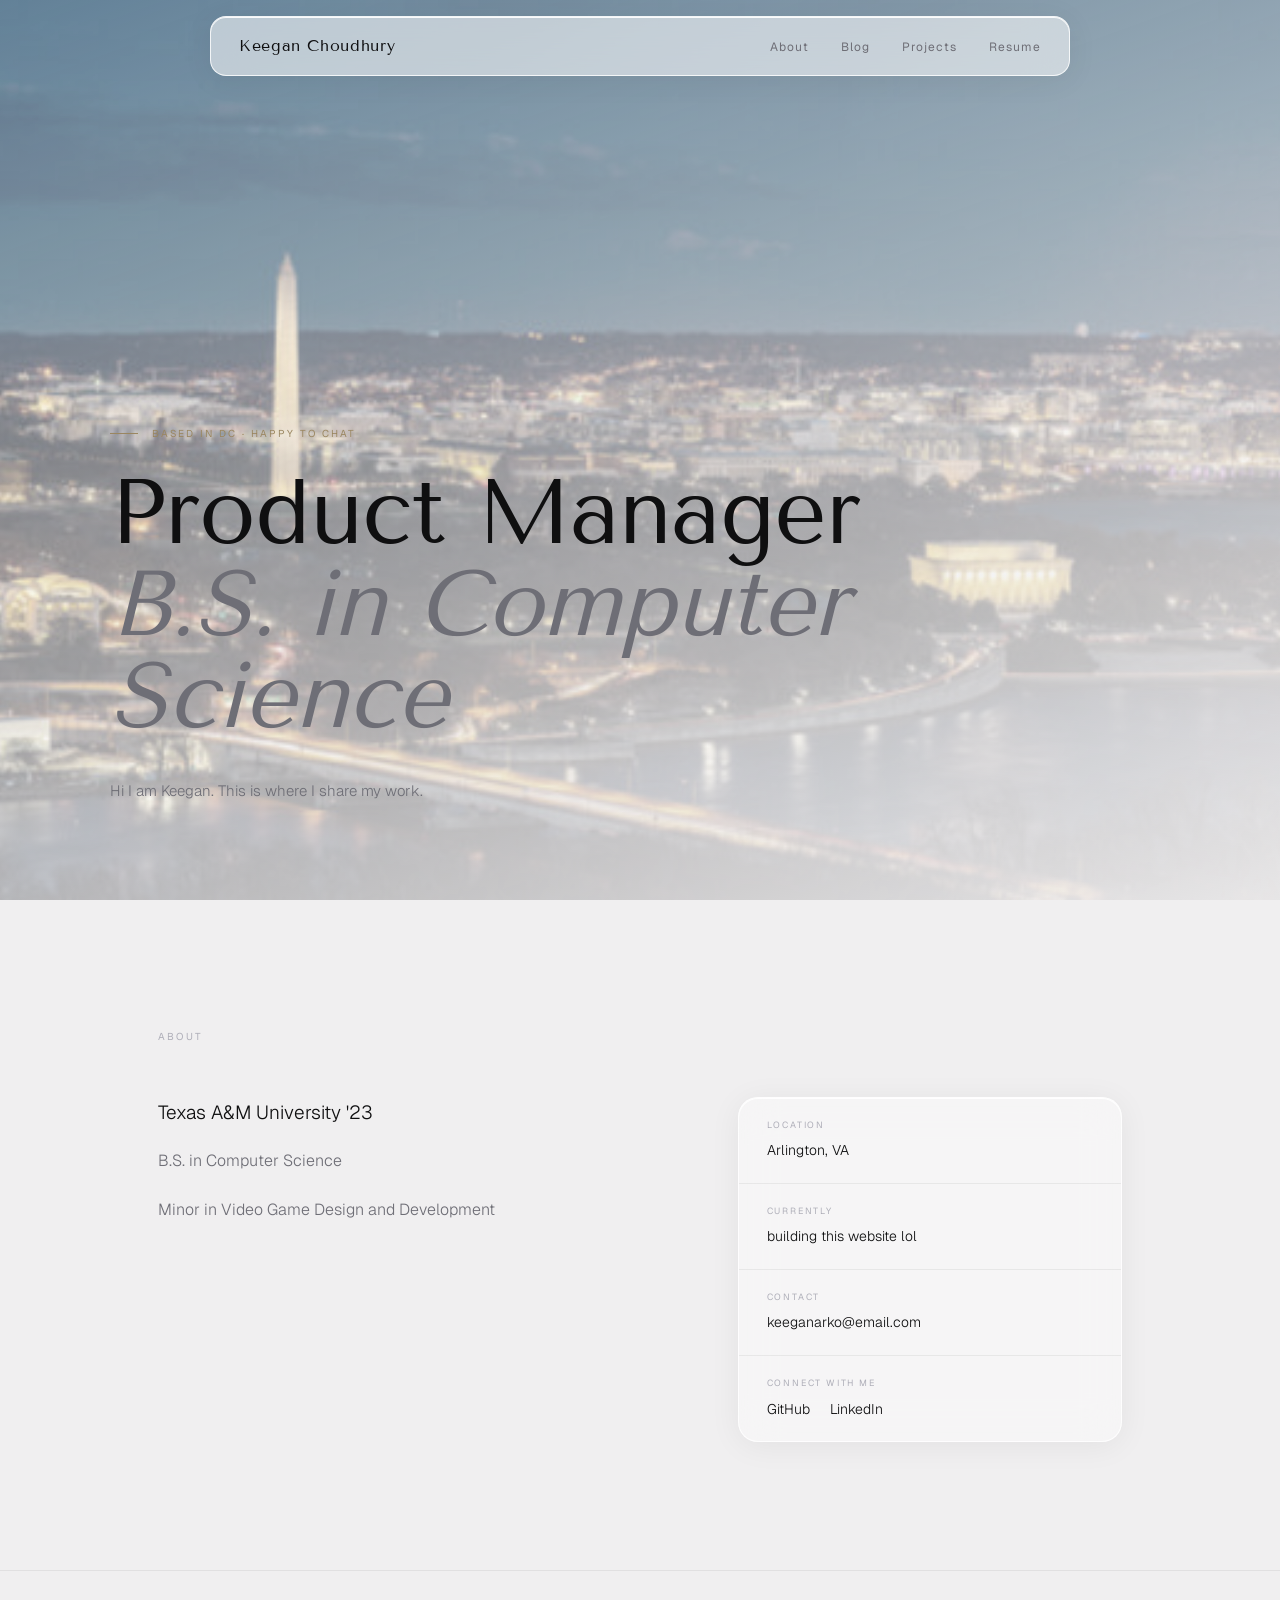
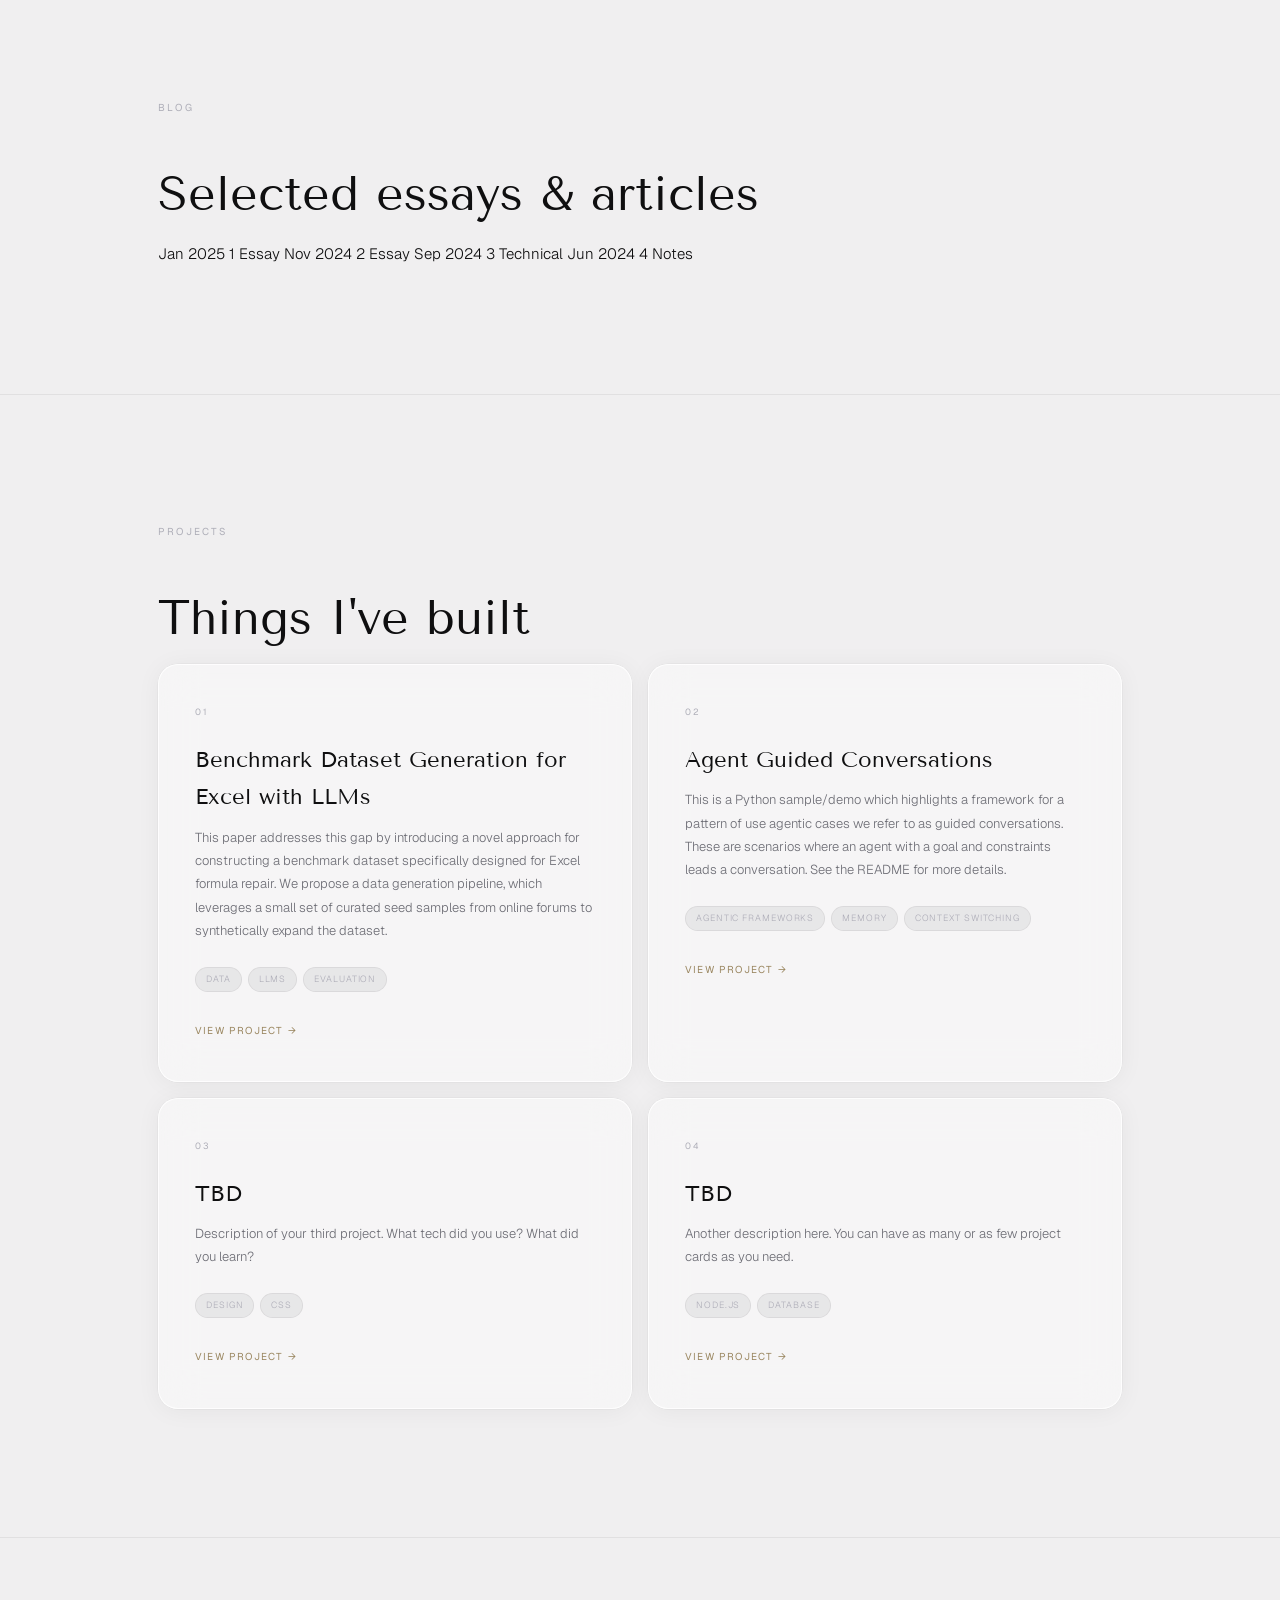
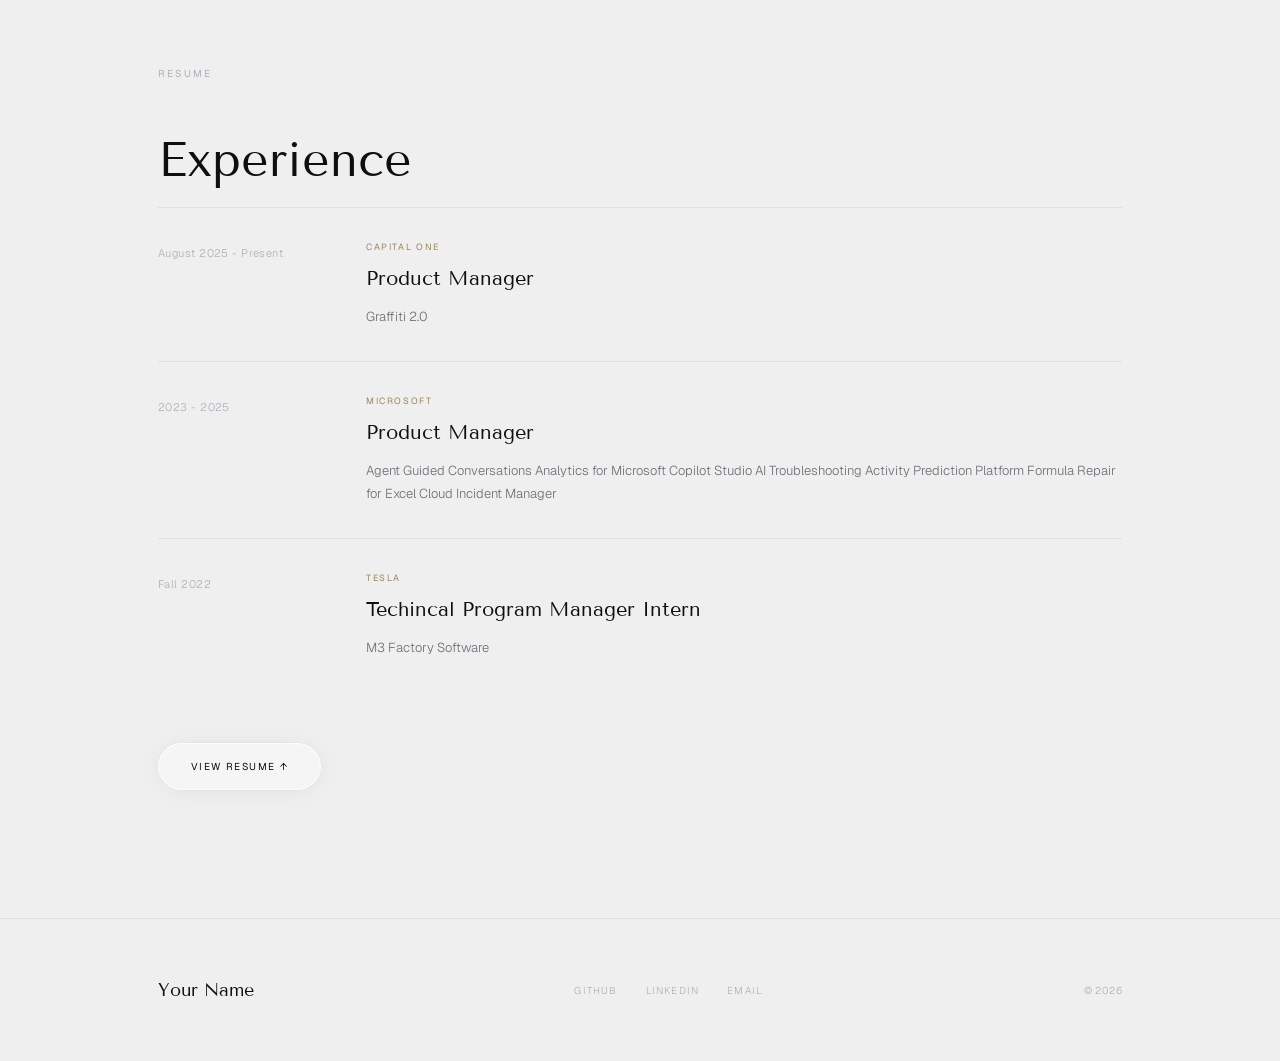
==== index.html @ e9e50405 "minor changes" ====
<!DOCTYPE html>
<html lang="en">
<head>
  <meta charset="UTF-8" />
  <meta name="viewport" content="width=device-width, initial-scale=1.0" />
  <title>Keegan Choudhury</title>
  <meta name="description" content="Writer, developer, and curious person." />
  <link rel="stylesheet" href="style.css" />
</head>
<body>

  <!-- ── NAV ── -->
  <nav>
    <a href="/" class="nav-logo">Keegan Choudhury</a>
    <ul class="nav-links">
      <li><a href="#about">About</a></li>
      <li><a href="#blog">Blog</a></li>
      <li><a href="#projects">Projects</a></li>
      <li><a href="#resume">Resume</a></li>
    </ul>
  </nav>

  <!-- ── HERO ── -->
  <div class="hero">
    <div class="hero-bg">
      <!-- Replace src with your own photo or a dark landscape image -->
      <img
        src="assets/hero.jpg"
        alt="Hero background"
        onerror="this.style.display='none'"
      />
    </div>
    <div class="hero-content">
      <p class="hero-eyebrow">Based in DC · Happy to chat</p>
      <h1>Product Manager<br /><em>B.S. in Computer Science</em></h1>
      <p class="hero-sub">
        Hi I am Keegan. This is where I share my work.
      </p>
    </div>
  </div>

  <!-- ── ABOUT ── -->
  <section id="about">
    <p class="section-label fade-up">About</p>
    <div class="about-grid fade-up">
      <div class="about-text">
        <p>
          Texas A&M University '23
        <p>
          B.S. in Computer Science
        </p>
        <p>
          Minor in Video Game Design and Development
        </p>
      </div>
      <div class="about-meta">
        <div class="meta-item">
          <p class="meta-label">Location</p>
          <p class="meta-value">Arlington, VA</p>
        </div>
        <div class="meta-item">
          <p class="meta-label">Currently</p>
          <p class="meta-value">building this website lol</p>
        </div>
        <div class="meta-item">
          <p class="meta-label">Contact</p>
          <p class="meta-value">
            <a href="mailto:keeganarko@email.com" style="color: var(--accent);">keeganarko@email.com</a>
          </p>
        </div>
        <div class="meta-item">
          <p class="meta-label">Connect with me</p>
          <p class="meta-value">
            <a href="https://github.com/keegan-studio" target="_blank" style="color:var(--accent); margin-right:16px;">GitHub</a>
            <a href="https://www.linkedin.com/in/keeganchou/" target="_blank" style="color:var(--accent);">LinkedIn</a>
          </p>
        </div>
      </div>
    </div>
  </section>

  <div class="full-divider"></div>

  <!-- ── BLOG ── -->
  <section id="blog">
    <p class="section-label fade-up">Blog</p>
    <h2 class="section-heading fade-up">Selected essays &amp; articles</h2>

    <div class="blog-list fade-up">

      <!-- Repeat this block for each piece of blog content -->
      <a href="pages/blog-1.html" class="blog-item">
        <span class="blog-date">Jan 2025</span>
        <span class="blog-title">1</span>
        <span class="blog-tag">Essay</span>
      </a>

      <a href="pages/blog-2.html" class="blog-item">
        <span class="blog-date">Nov 2024</span>
        <span class="blog-title">2</span>
        <span class="blog-tag">Essay</span>
      </a>

      <a href="pages/blog-3.html" class="blog-item">
        <span class="blog-date">Sep 2024</span>
        <span class="blog-title">3</span>
        <span class="blog-tag">Technical</span>
      </a>

      <a href="pages/blog-4.html" class="blog-item">
        <span class="blog-date">Jun 2024</span>
        <span class="blog-title">4</span>
        <span class="blog-tag">Notes</span>
      </a>

    </div>
  </section>

  <div class="full-divider"></div>

  <!-- ── PROJECTS ── -->
  <section id="projects">
    <p class="section-label fade-up">Projects</p>
    <h2 class="section-heading fade-up">Things I've built</h2>

    <div class="projects-grid fade-up">

      <!-- Repeat this block for each project -->
      <div class="project-card">
        <p class="project-number">01</p>
        <h3 class="project-name">Benchmark Dataset Generation for Excel with LLMs</h3>
        <p class="project-desc">
          This paper addresses this gap by introducing a novel approach for constructing a benchmark dataset specifically designed for Excel formula repair. 
          We propose a data generation pipeline, which leverages a small set of curated seed samples from online forums to synthetically expand the dataset. 
        </p>
        <div class="project-tags">
          <span class="tag">Data</span>
          <span class="tag">LLMs</span>
          <span class="tag">Evaluation</span>
        </div>
        <a href="https://kdd-eval-workshop.github.io/genai-evaluation-kdd2025/assets/papers/Submission%2033.pdf" target="_blank" class="project-link">
          View project →
        </a>
      </div>

      <div class="project-card">
        <p class="project-number">02</p>
        <h3 class="project-name">Agent Guided Conversations</h3>
        <p class="project-desc">
          This is a Python sample/demo which highlights a framework for a pattern of use agentic cases we refer to as guided conversations. 
          These are scenarios where an agent with a goal and constraints leads a conversation. See the README for more details.
        </p>
        <div class="project-tags">
          <span class="tag">Agentic Frameworks</span>
          <span class="tag">Memory</span>
          <span class="tag">Context Switching</span>
         
        </div>
        <a href="https://github.com/microsoft/semantic-kernel/commit/ce6ccd7e86be3a8130f5cf9724fa5e22fe17c3f1" target="_blank" class="project-link">
          View project →
        </a>
      </div>

      <div class="project-card">
        <p class="project-number">03</p>
        <h3 class="project-name">TBD</h3>
        <p class="project-desc">
          Description of your third project. What tech did you use?
          What did you learn?
        </p>
        <div class="project-tags">
          <span class="tag">Design</span>
          <span class="tag">CSS</span>
        </div>
        <a href="https://github.com/" target="_blank" class="project-link">
          View project →
        </a>
      </div>

      <div class="project-card">
        <p class="project-number">04</p>
        <h3 class="project-name">TBD</h3>
        <p class="project-desc">
          Another description here. You can have as many or as few
          project cards as you need.
        </p>
        <div class="project-tags">
          <span class="tag">Node.js</span>
          <span class="tag">Database</span>
        </div>
        <a href="https://github.com/" target="_blank" class="project-link">
          View project →
        </a>
      </div>

    </div>
  </section>

  <div class="full-divider"></div>

  <!-- ── RESUME ── -->
  <section id="resume">
    <p class="section-label fade-up">Resume</p>
    <h2 class="section-heading fade-up">Experience</h2>

    <div class="resume-section fade-up">

      <!-- Repeat for each role -->
      <div class="resume-role">
        <p class="resume-period">August 2025 - Present</p>
        <div>
          <p class="resume-company">Capital One</p>
          <h3 class="resume-title">Product Manager</h3>
          <p class="resume-desc">
            Graffiti 2.0
          </p>
        </div>
      </div>

      <div class="resume-role">
        <p class="resume-period">2023 - 2025</p>
        <div>
          <p class="resume-company">Microsoft</p>
          <h3 class="resume-title">Product Manager</h3>
          <p class="resume-desc">
            Agent Guided Conversations

            Analytics for Microsoft Copilot Studio

            AI Troubleshooting

            Activity Prediction Platform

            Formula Repair for Excel

            Cloud Incident Manager
          </p>
        </div>
      </div>

      <div class="resume-role">
        <p class="resume-period">Fall 2022</p>
        <div>
          <p class="resume-company">Tesla</p>
          <h3 class="resume-title">Techincal Program Manager Intern</h3>
          <p class="resume-desc">
            M3 Factory Software
          </p>
        </div>
      </div>

    </div>

    <a href="assets/resume.pdf" target="_blank" class="resume-download fade-up">View resume ↑</a>
    </a>
  </section>

  <div class="full-divider"></div>

  <!-- ── FOOTER ── -->
  <footer>
    <span class="footer-name">Your Name</span>
    <div class="footer-links">
      <a href="https://github.com/keegan-studio" target="_blank">GitHub</a>
      <a href="https://www.linkedin.com/in/keeganchou/" target="_blank">LinkedIn</a>
      <a href="mailto:keeganarko@email.com">Email</a>
    </div>
    <span class="footer-copy">© 2026</span>
  </footer>

  <script src="main.js"></script>
</body>
</html>
---- style.css ----
@import url('https://fonts.googleapis.com/css2?family=Tenor+Sans&family=Geist:wght@200;300;400;500&display=swap');

*, *::before, *::after {
  box-sizing: border-box;
  margin: 0;
  padding: 0;
}

:root {
  --bg: #f0eff0;
  --bg-glass: rgba(255,255,255,0.55);
  --bg-glass-hover: rgba(255,255,255,0.75);
  --bg-card: rgba(255,255,255,0.4);
  --text: #0f0f10;
  --text-muted: #6e6e76;
  --text-dim: #aeaeb8;
  --accent: #0f0f10;
  --accent-soft: rgba(15,15,16,0.06);
  --gold: #9a8660;
  --border: rgba(255,255,255,0.8);
  --border-subtle: rgba(0,0,0,0.06);
  --shadow-glass: 0 4px 32px rgba(0,0,0,0.06), 0 1px 0 rgba(255,255,255,0.9) inset;
  --shadow-card: 0 2px 24px rgba(0,0,0,0.05), 0 0 0 0.5px rgba(0,0,0,0.06);
  --font-display: 'Tenor Sans', Georgia, serif;
  --font-body: 'Geist', system-ui, sans-serif;
  --nav-h: 60px;
  --max-w: 1060px;
  --section-gap: 128px;
  --blur: blur(20px);
  --blur-heavy: blur(40px);
}

html { scroll-behavior: smooth; }

body {
  background: var(--bg);
  color: var(--text);
  font-family: var(--font-body);
  font-weight: 300;
  font-size: 15px;
  line-height: 1.7;
  -webkit-font-smoothing: antialiased;
  overflow-x: hidden;
}

/* Subtle grain + gradient bg */
body::before {
  content: '';
  position: fixed;
  inset: 0;
  z-index: -2;
  background:
    radial-gradient(ellipse 80% 60% at 20% 0%, rgba(210,210,255,0.18) 0%, transparent 60%),
    radial-gradient(ellipse 60% 50% at 80% 100%, rgba(200,220,210,0.15) 0%, transparent 60%),
    radial-gradient(ellipse 50% 40% at 60% 40%, rgba(245,235,210,0.12) 0%, transparent 60%);
  pointer-events: none;
}

a { color: inherit; text-decoration: none; }
img { max-width: 100%; display: block; }

/* ── NAV ── */
nav {
  position: fixed;
  top: 16px;
  left: 50%;
  transform: translateX(-50%);
  z-index: 100;
  width: calc(100% - 48px);
  max-width: 860px;
  height: var(--nav-h);
  display: flex;
  align-items: center;
  justify-content: space-between;
  padding: 0 28px;
  background: var(--bg-glass);
  backdrop-filter: var(--blur);
  -webkit-backdrop-filter: var(--blur);
  border: 0.5px solid var(--border);
  border-radius: 16px;
  box-shadow: var(--shadow-glass);
  transition: background 0.3s;
}

nav:hover {
  background: var(--bg-glass-hover);
}

.nav-logo {
  font-family: var(--font-display);
  font-size: 16px;
  letter-spacing: 0.04em;
  color: var(--text);
}

.nav-links {
  display: flex;
  gap: 32px;
  list-style: none;
}

.nav-links a {
  font-size: 12px;
  font-weight: 400;
  letter-spacing: 0.08em;
  color: var(--text-muted);
  transition: color 0.2s;
}

.nav-links a:hover { color: var(--text); }

/* ── HERO ── */
.hero {
  position: relative;
  min-height: 100vh;
  display: flex;
  flex-direction: column;
  justify-content: flex-end;
  padding: 0 48px 96px;
  overflow: hidden;
}

.hero-bg {
  position: absolute;
  inset: 0;
  z-index: 0;
}

.hero-bg img {
  width: 100%;
  height: 100%;
  object-fit: cover;
  opacity: 0;
  animation: fadeInSlow 3s ease forwards;
  animation-delay: 0.4s;
  filter: saturate(0.5) brightness(1.05);
}

.hero-bg::after {
  content: '';
  position: absolute;
  inset: 0;
  background: linear-gradient(
    160deg,
    rgba(240,239,240,0.3) 0%,
    rgba(240,239,240,0.7) 60%,
    rgba(240,239,240,0.96) 100%
  );
}

@keyframes fadeInSlow {
  from { opacity: 0; transform: scale(1.05); }
  to   { opacity: 1; transform: scale(1); }
}

.hero-content {
  position: relative;
  z-index: 1;
  max-width: var(--max-w);
  width: 100%;
  margin: 0 auto;
  opacity: 0;
  animation: riseIn 1.1s cubic-bezier(0.16,1,0.3,1) forwards;
  animation-delay: 0.9s;
}

@keyframes riseIn {
  from { opacity: 0; transform: translateY(28px); }
  to   { opacity: 1; transform: translateY(0); }
}

.hero-eyebrow {
  font-size: 10px;
  font-weight: 400;
  letter-spacing: 0.2em;
  text-transform: uppercase;
  color: var(--gold);
  margin-bottom: 24px;
  display: flex;
  align-items: center;
  gap: 14px;
}

.hero-eyebrow::before {
  content: '';
  display: inline-block;
  width: 28px;
  height: 0.5px;
  background: var(--gold);
}

.hero h1 {
  font-family: var(--font-display);
  font-size: clamp(48px, 7.5vw, 92px);
  font-weight: 400;
  line-height: 1.0;
  letter-spacing: -0.01em;
  max-width: 800px;
  margin-bottom: 36px;
  color: var(--text);
}

.hero h1 em {
  font-style: italic;
  color: var(--text-muted);
}

.hero-sub {
  font-size: 15px;
  color: var(--text-muted);
  max-width: 380px;
  line-height: 1.75;
  font-weight: 300;
}

/* ── SECTIONS ── */
section {
  max-width: var(--max-w);
  margin: 0 auto;
  padding: var(--section-gap) 48px;
}

.section-label {
  font-size: 10px;
  font-weight: 400;
  letter-spacing: 0.22em;
  text-transform: uppercase;
  color: var(--text-dim);
  margin-bottom: 52px;
}

.section-heading {
  font-family: var(--font-display);
  font-size: clamp(30px, 4vw, 48px);
  font-weight: 400;
  line-height: 1.1;
  margin-bottom: 20px;
  color: var(--text);
}

/* ── ABOUT ── */
.about-grid {
  display: grid;
  grid-template-columns: 1.3fr 1fr;
  gap: 80px;
  align-items: start;
}

.about-text p {
  font-size: 16px;
  color: var(--text-muted);
  line-height: 1.9;
  margin-bottom: 18px;
  font-weight: 300;
}

.about-text p:first-child {
  font-size: 19px;
  color: var(--text);
  line-height: 1.65;
}

/* Glass card for meta */
.about-meta {
  background: var(--bg-card);
  backdrop-filter: var(--blur);
  -webkit-backdrop-filter: var(--blur);
  border: 0.5px solid var(--border);
  border-radius: 20px;
  box-shadow: var(--shadow-glass);
  overflow: hidden;
}

.meta-item {
  padding: 20px 28px;
  border-bottom: 0.5px solid var(--border-subtle);
}

.meta-item:last-child { border-bottom: none; }

.meta-label {
  font-size: 9px;
  letter-spacing: 0.2em;
  text-transform: uppercase;
  color: var(--text-dim);
  margin-bottom: 6px;
  font-weight: 400;
}

.meta-value { font-size: 14px; color: var(--text); font-weight: 300; }

/* ── WRITING ── */
.writing-list { display: flex; flex-direction: column; }

.writing-item {
  display: grid;
  grid-template-columns: 80px 1fr auto;
  gap: 32px;
  align-items: center;
  padding: 22px 0;
  border-top: 0.5px solid var(--border-subtle);
  transition: opacity 0.2s;
  cursor: pointer;
  text-decoration: none;
}

.writing-list:hover .writing-item { opacity: 0.3; }
.writing-list:hover .writing-item:hover { opacity: 1; }

.writing-date {
  font-size: 10px;
  color: var(--text-dim);
  letter-spacing: 0.06em;
  font-weight: 400;
}

.writing-title {
  font-family: var(--font-display);
  font-size: 20px;
  font-weight: 400;
  color: var(--text);
  transition: color 0.2s;
}

.writing-item:hover .writing-title { color: var(--gold); }

.writing-tag {
  font-size: 9px;
  letter-spacing: 0.14em;
  text-transform: uppercase;
  color: var(--text-dim);
  background: var(--accent-soft);
  backdrop-filter: var(--blur);
  padding: 5px 12px;
  border-radius: 100px;
  border: 0.5px solid var(--border-subtle);
}

/* ── PROJECTS ── */
.projects-grid {
  display: grid;
  grid-template-columns: repeat(2, 1fr);
  gap: 16px;
}

.project-card {
  background: var(--bg-card);
  backdrop-filter: var(--blur);
  -webkit-backdrop-filter: var(--blur);
  border: 0.5px solid var(--border);
  border-radius: 20px;
  box-shadow: var(--shadow-card);
  padding: 40px 36px;
  transition: background 0.25s, box-shadow 0.25s, transform 0.25s;
  cursor: pointer;
}

.project-card:hover {
  background: var(--bg-glass-hover);
  box-shadow: var(--shadow-glass);
  transform: translateY(-2px);
}

.project-number {
  font-size: 9px;
  color: var(--text-dim);
  letter-spacing: 0.18em;
  margin-bottom: 20px;
  font-weight: 400;
}

.project-name {
  font-family: var(--font-display);
  font-size: 22px;
  font-weight: 400;
  margin-bottom: 10px;
  color: var(--text);
}

.project-desc {
  font-size: 13px;
  color: var(--text-muted);
  line-height: 1.8;
  margin-bottom: 24px;
  font-weight: 300;
}

.project-tags {
  display: flex;
  gap: 6px;
  flex-wrap: wrap;
  margin-bottom: 24px;
}

.tag {
  font-size: 9px;
  letter-spacing: 0.1em;
  text-transform: uppercase;
  color: var(--text-dim);
  border: 0.5px solid var(--border-subtle);
  padding: 4px 10px;
  border-radius: 100px;
  background: var(--accent-soft);
}

.project-link {
  display: inline-flex;
  align-items: center;
  gap: 6px;
  font-size: 10px;
  letter-spacing: 0.12em;
  text-transform: uppercase;
  color: var(--gold);
  font-weight: 400;
  transition: gap 0.2s;
}

.project-card:hover .project-link { gap: 12px; }

/* ── RESUME ── */
.resume-role {
  display: grid;
  grid-template-columns: 160px 1fr;
  gap: 48px;
  padding: 32px 0;
  border-top: 0.5px solid var(--border-subtle);
}

.resume-period {
  font-size: 11px;
  color: var(--text-dim);
  padding-top: 4px;
  letter-spacing: 0.04em;
  font-weight: 300;
}

.resume-company {
  font-size: 9px;
  letter-spacing: 0.18em;
  text-transform: uppercase;
  color: var(--gold);
  margin-bottom: 6px;
  font-weight: 400;
}

.resume-title {
  font-family: var(--font-display);
  font-size: 20px;
  font-weight: 400;
  margin-bottom: 10px;
  color: var(--text);
}

.resume-desc {
  font-size: 13px;
  color: var(--text-muted);
  line-height: 1.8;
  font-weight: 300;
}

.resume-download {
  display: inline-flex;
  align-items: center;
  gap: 10px;
  font-size: 10px;
  letter-spacing: 0.14em;
  text-transform: uppercase;
  color: var(--text);
  background: var(--bg-card);
  backdrop-filter: var(--blur);
  -webkit-backdrop-filter: var(--blur);
  border: 0.5px solid var(--border);
  border-radius: 100px;
  padding: 14px 32px;
  margin-top: 52px;
  font-weight: 400;
  box-shadow: var(--shadow-card);
  transition: background 0.2s, box-shadow 0.2s, transform 0.2s;
}

.resume-download:hover {
  background: var(--bg-glass-hover);
  box-shadow: var(--shadow-glass);
  transform: translateY(-1px);
}

/* ── DIVIDER ── */
.full-divider {
  width: 100%;
  height: 0.5px;
  background: var(--border-subtle);
}

/* ── FOOTER ── */
footer {
  max-width: var(--max-w);
  margin: 0 auto;
  padding: 56px 48px;
  display: flex;
  align-items: center;
  justify-content: space-between;
}

.footer-name {
  font-family: var(--font-display);
  font-size: 18px;
  font-weight: 400;
  color: var(--text);
}

.footer-links { display: flex; gap: 28px; }

.footer-links a {
  font-size: 10px;
  letter-spacing: 0.12em;
  text-transform: uppercase;
  color: var(--text-dim);
  transition: color 0.2s;
}

.footer-links a:hover { color: var(--text); }
.footer-copy { font-size: 10px; color: var(--text-dim); letter-spacing: 0.04em; }

/* ── FADE UP ── */
.fade-up {
  opacity: 0;
  transform: translateY(20px);
  transition: opacity 0.8s cubic-bezier(0.16,1,0.3,1), transform 0.8s cubic-bezier(0.16,1,0.3,1);
}

.fade-up.visible { opacity: 1; transform: translateY(0); }

/* ── RESPONSIVE ── */
@media (max-width: 768px) {
  nav { width: calc(100% - 24px); top: 12px; padding: 0 20px; }
  .hero { padding: 0 24px 72px; }
  .hero h1 { font-size: 44px; }
  section { padding: 80px 24px; }
  .about-grid { grid-template-columns: 1fr; gap: 40px; }
  .projects-grid { grid-template-columns: 1fr; }
  .writing-item { grid-template-columns: 1fr; gap: 6px; }
  .resume-role { grid-template-columns: 1fr; gap: 8px; }
  footer { flex-direction: column; gap: 20px; text-align: center; }
  .footer-links { flex-wrap: wrap; justify-content: center; }
}
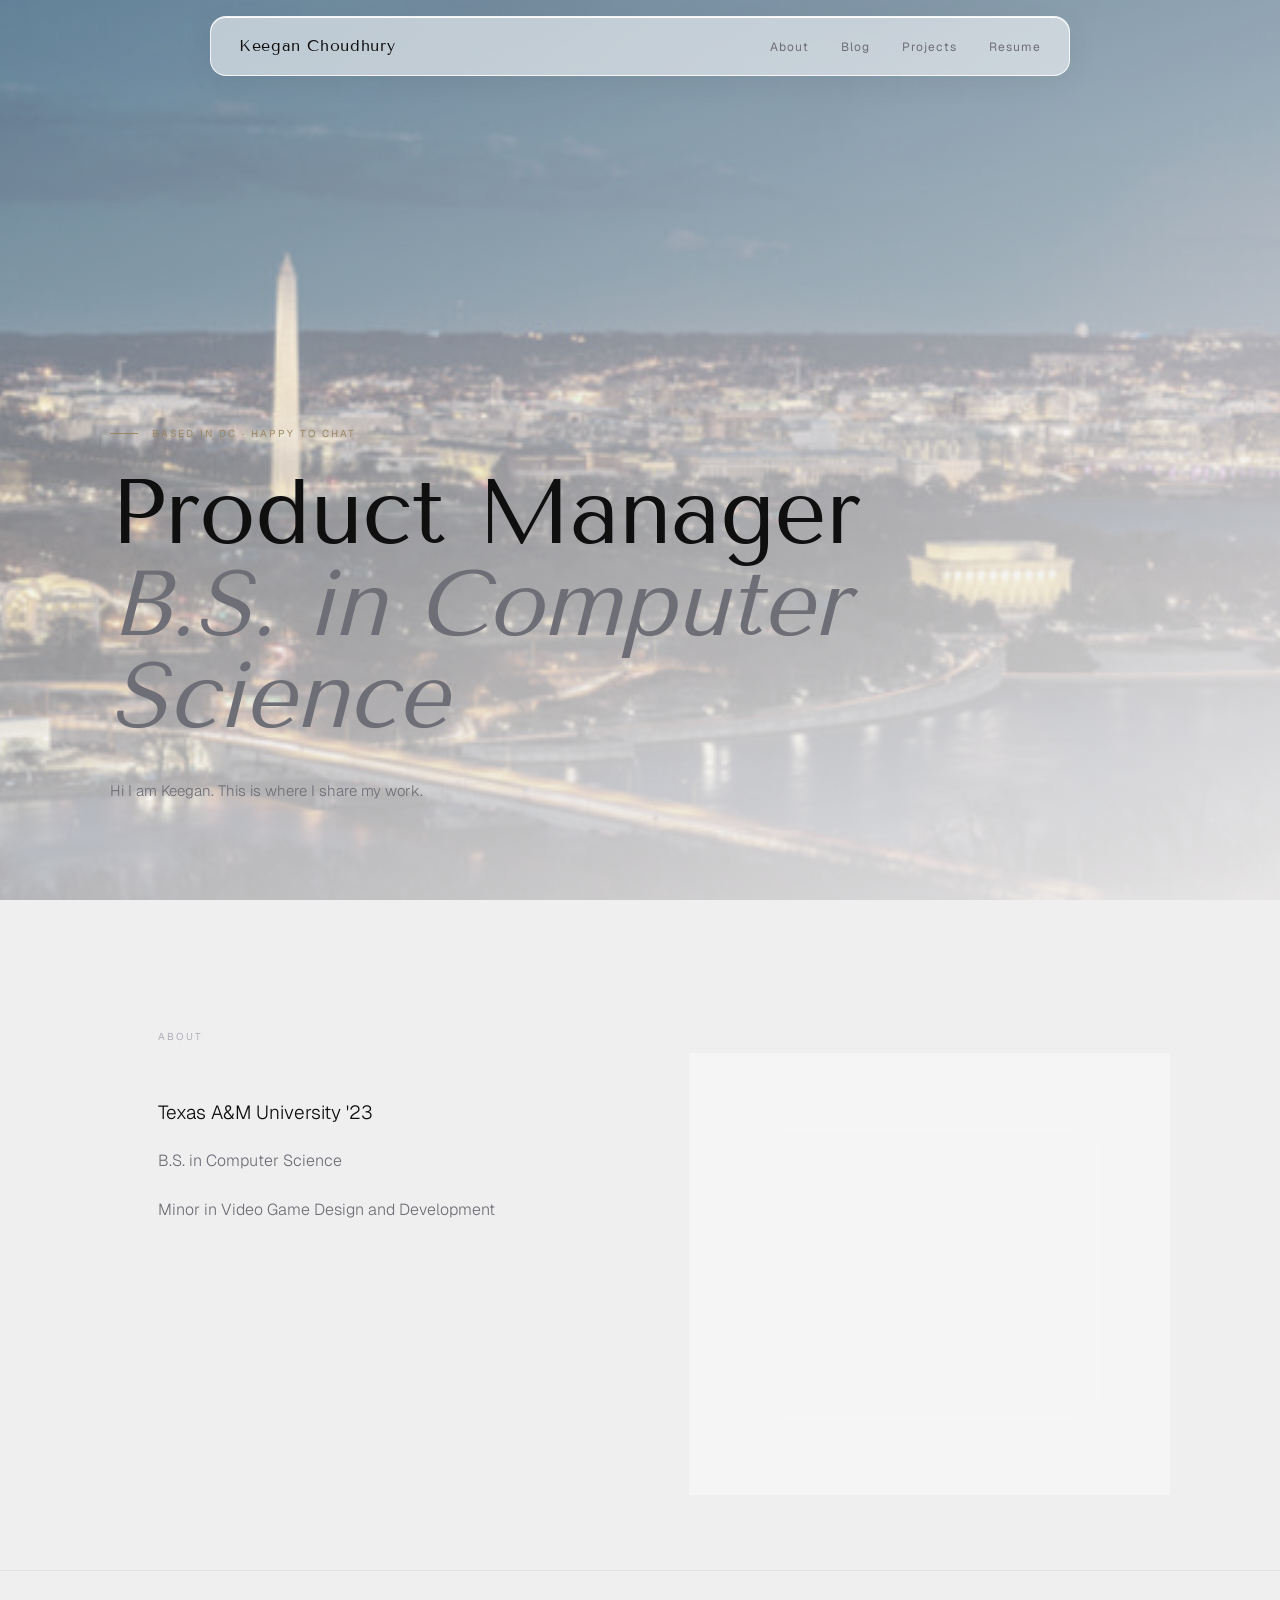
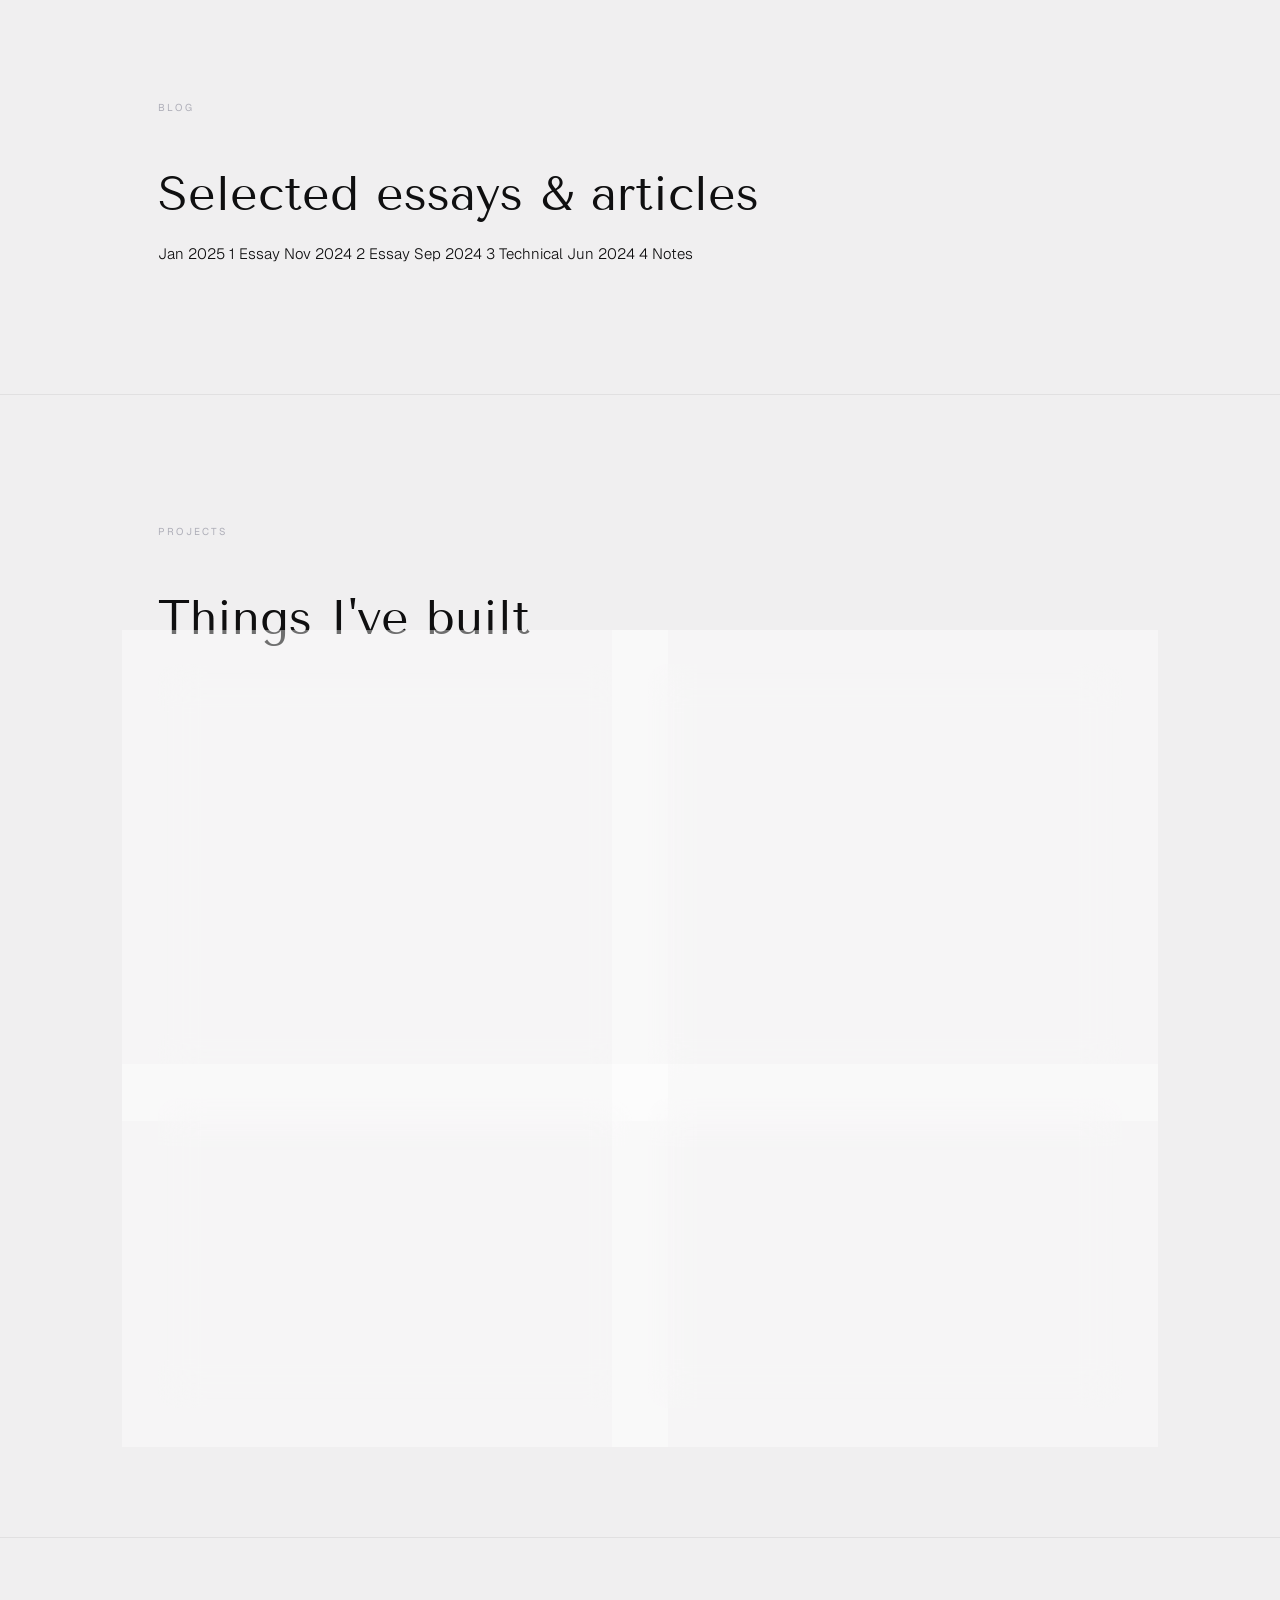
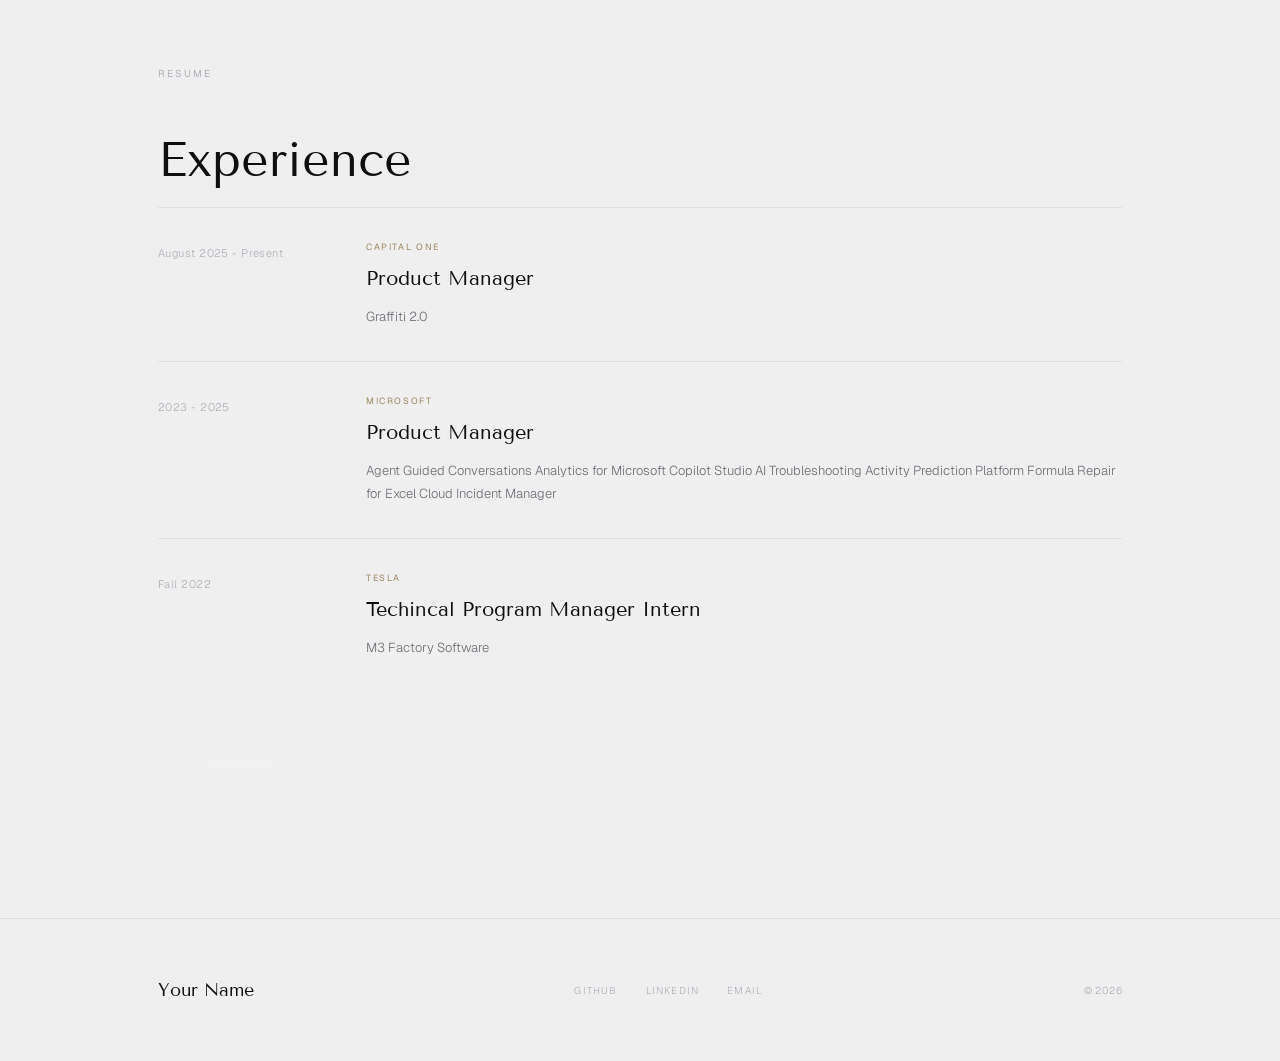
==== commit 07bdc883: "minor changes" ====
--- a/index.html
+++ b/index.html
@@ -251,7 +251,7 @@
 
     </div>
 
-    <a href="assets/resume.pdf" target="_blank" class="resume-download fade-up">View resume ↑</a>
+    <a href="assets/Resume.pdf" target="_blank" class="resume-download fade-up">View Resume ↑</a>
     </a>
   </section>
 
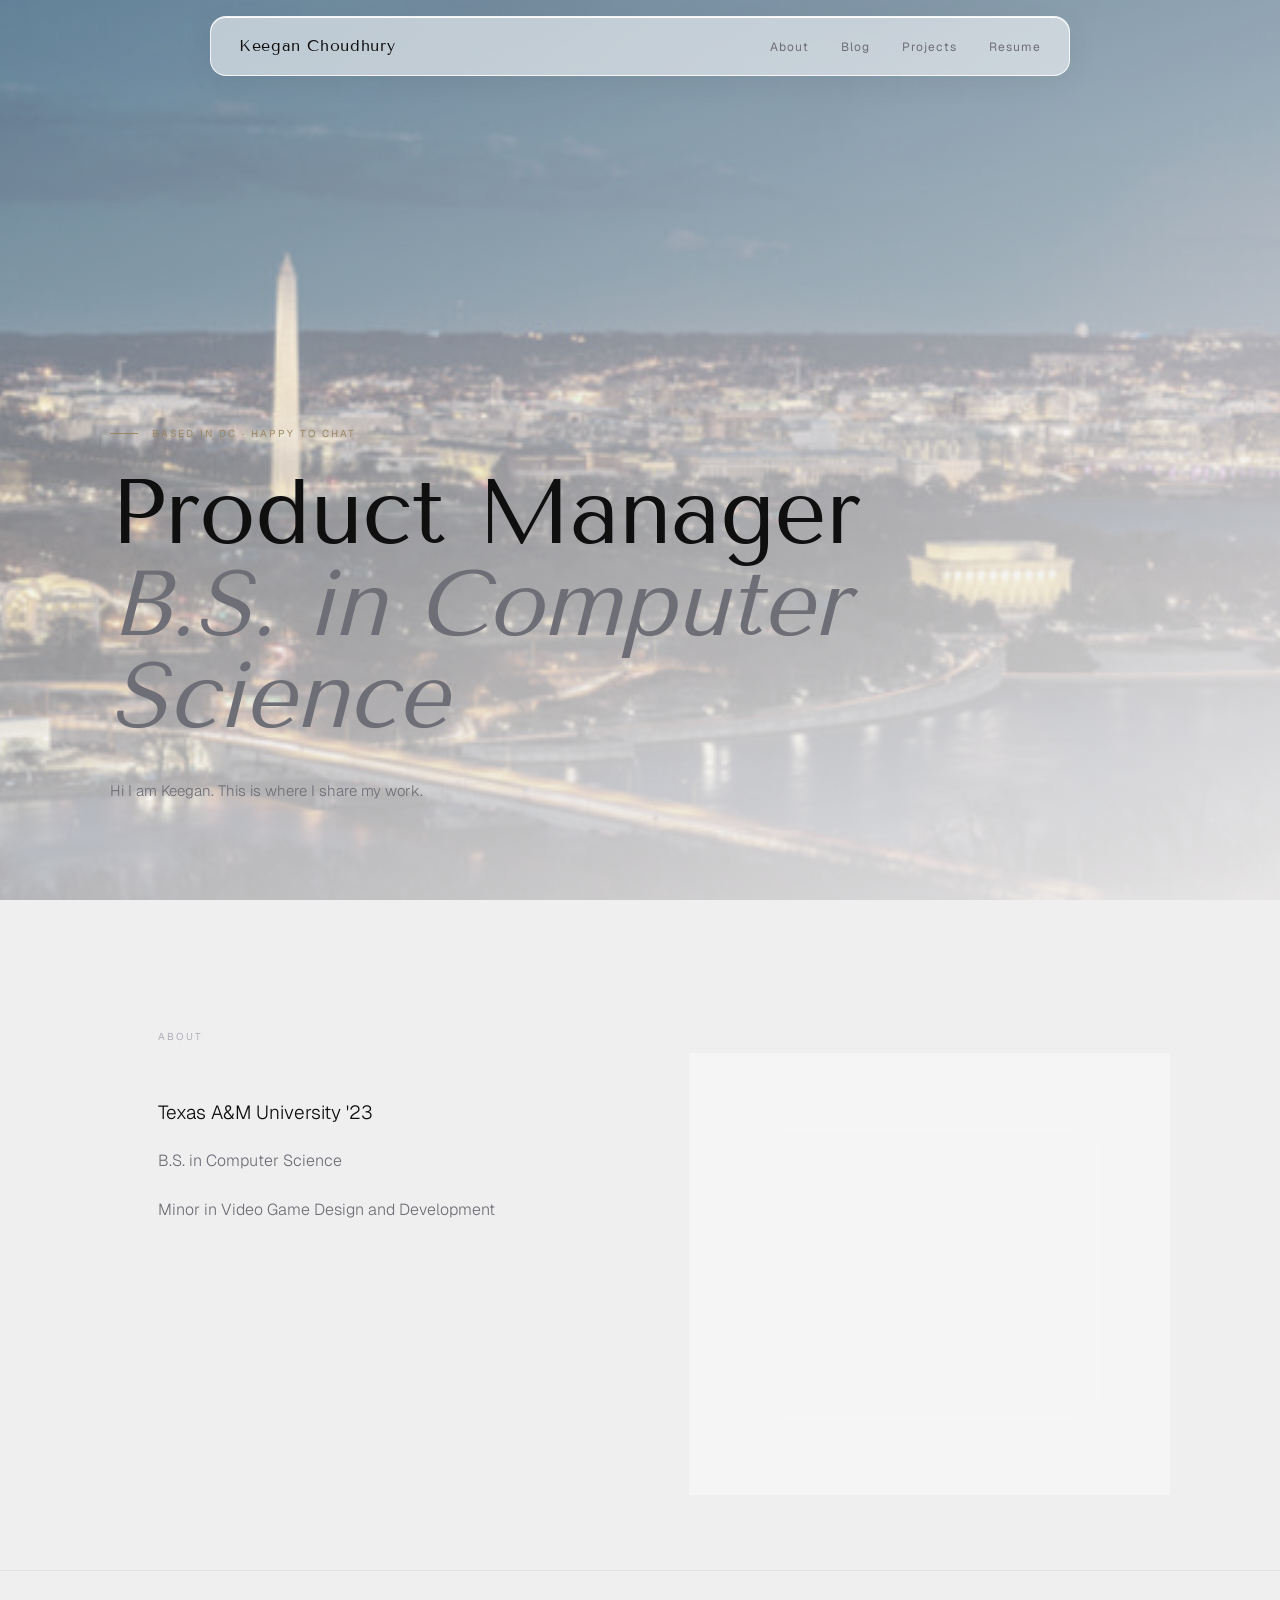
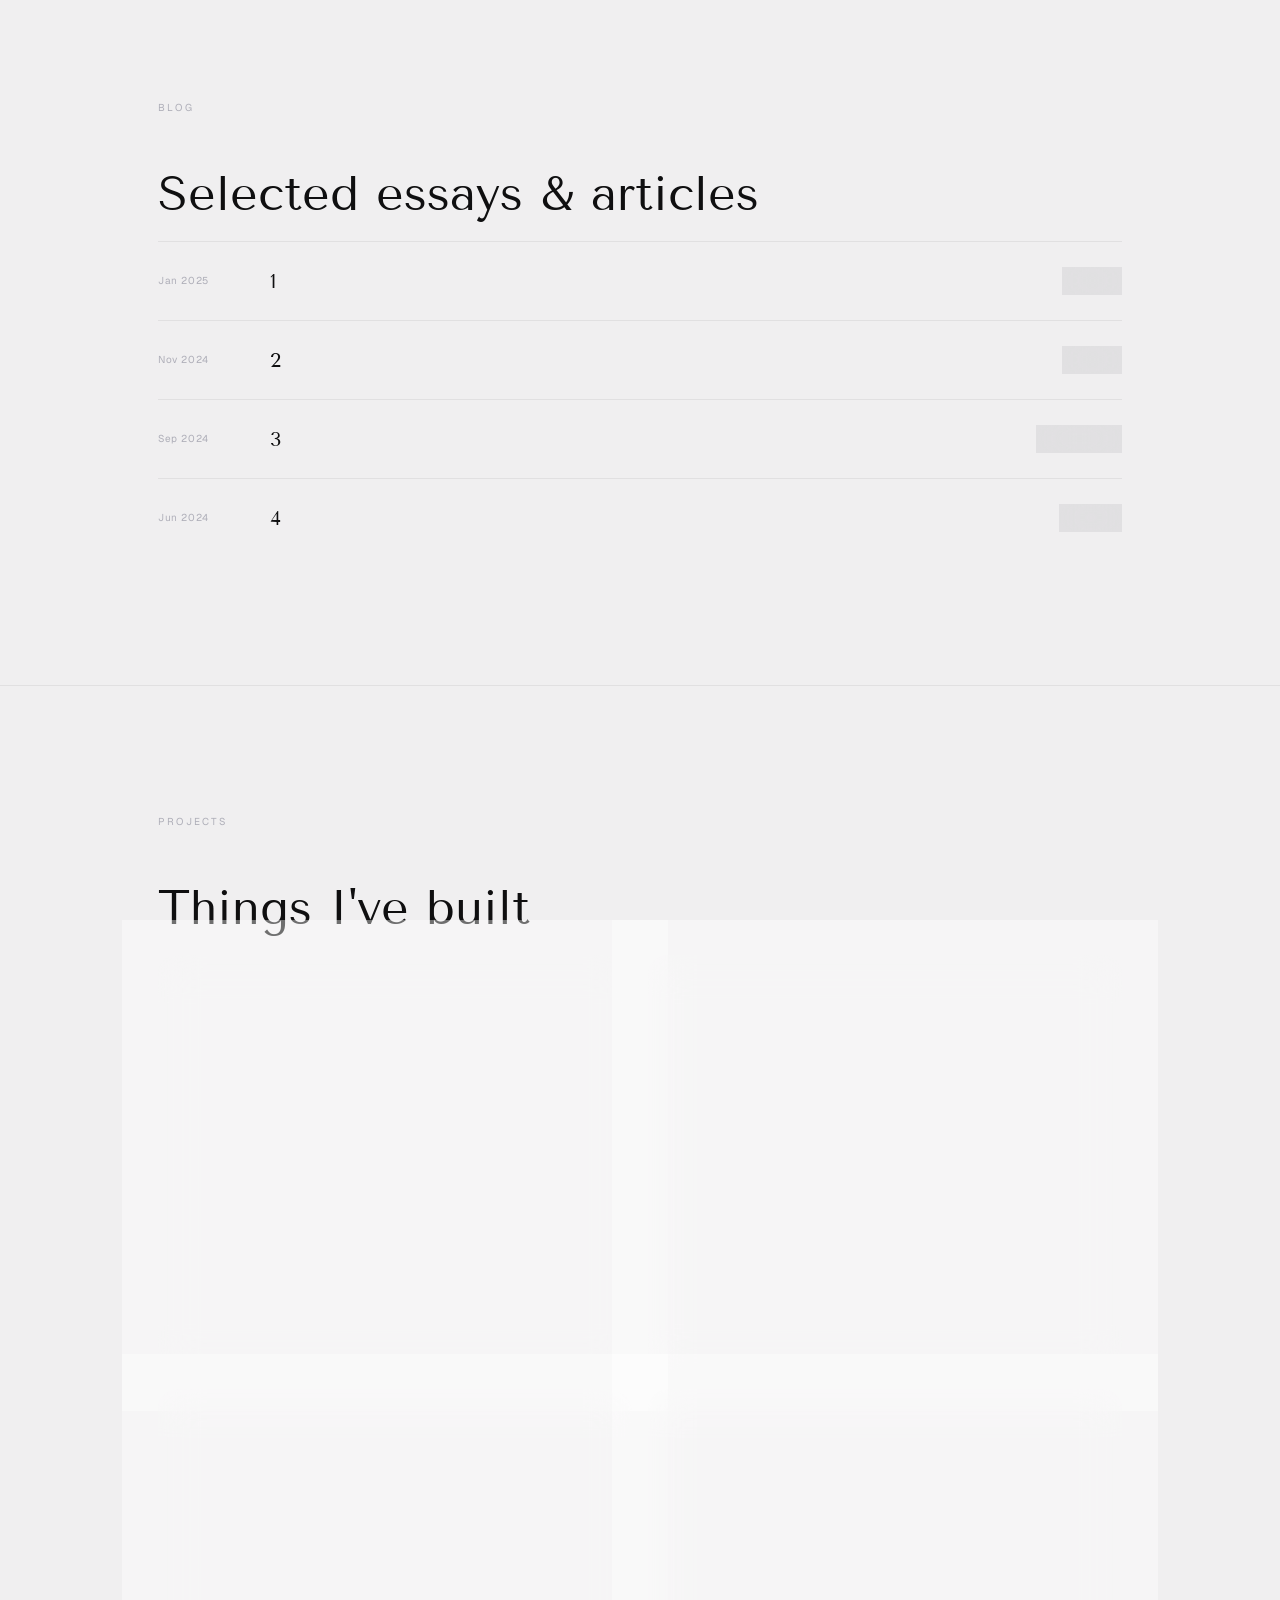
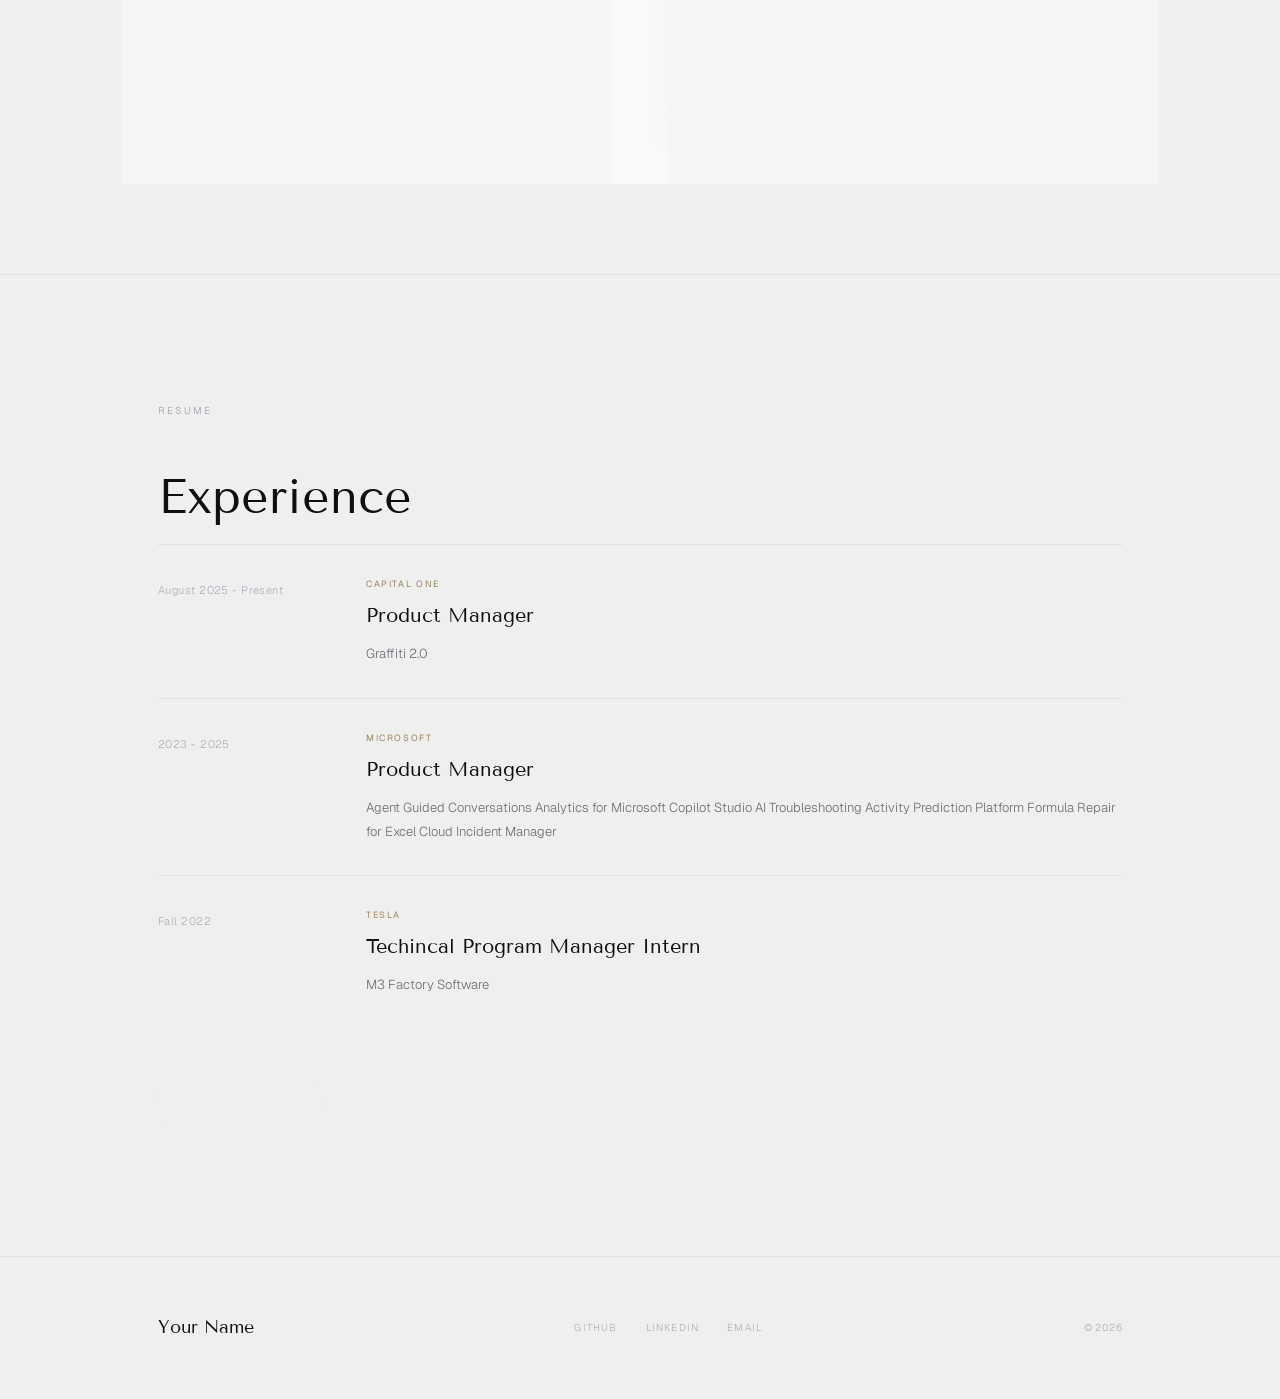
==== commit c6f43824: "minor changes" ====
--- a/index.html
+++ b/index.html
@@ -156,17 +156,20 @@
           <span class="tag">Context Switching</span>
          
         </div>
+        <a href="https://patents.google.com/patent/US20250378320A1/en" target="_blank" class="project-link">
+          View filed patent →
+        </a>
         <a href="https://github.com/microsoft/semantic-kernel/commit/ce6ccd7e86be3a8130f5cf9724fa5e22fe17c3f1" target="_blank" class="project-link">
-          View project →
+          View GitHub Repo →
         </a>
       </div>
 
       <div class="project-card">
         <p class="project-number">03</p>
-        <h3 class="project-name">TBD</h3>
-        <p class="project-desc">
-          Description of your third project. What tech did you use?
-          What did you learn?
+        <h3 class="project-name">Teamfight Tactics Coach</h3>
+        <p class="project-desc">
+          Creating a coach that analyzes your board and gives you tips on what to do next, learns from past games, and studies pro guides
+          and meta to help you improve. Built with Python, Gemini API, and a custom dataset of game replays.
         </p>
         <div class="project-tags">
           <span class="tag">Design</span>
--- a/style.css
+++ b/style.css
@@ -289,10 +289,10 @@
 
 .meta-value { font-size: 14px; color: var(--text); font-weight: 300; }
 
-/* ── WRITING ── */
-.writing-list { display: flex; flex-direction: column; }
-
-.writing-item {
+/* ── BLOG ── */
+.blog-list { display: flex; flex-direction: column; }
+
+.blog-item {
   display: grid;
   grid-template-columns: 80px 1fr auto;
   gap: 32px;
@@ -304,17 +304,17 @@
   text-decoration: none;
 }
 
-.writing-list:hover .writing-item { opacity: 0.3; }
-.writing-list:hover .writing-item:hover { opacity: 1; }
-
-.writing-date {
+.blog-list:hover .blog-item { opacity: 0.3; }
+.blog-list:hover .blog-item:hover { opacity: 1; }
+
+.blog-date {
   font-size: 10px;
   color: var(--text-dim);
   letter-spacing: 0.06em;
   font-weight: 400;
 }
 
-.writing-title {
+.blog-title {
   font-family: var(--font-display);
   font-size: 20px;
   font-weight: 400;
@@ -322,9 +322,9 @@
   transition: color 0.2s;
 }
 
-.writing-item:hover .writing-title { color: var(--gold); }
-
-.writing-tag {
+.blog-item:hover .blog-title { color: var(--gold); }
+
+.blog-tag {
   font-size: 9px;
   letter-spacing: 0.14em;
   text-transform: uppercase;
@@ -538,7 +538,7 @@
   section { padding: 80px 24px; }
   .about-grid { grid-template-columns: 1fr; gap: 40px; }
   .projects-grid { grid-template-columns: 1fr; }
-  .writing-item { grid-template-columns: 1fr; gap: 6px; }
+  .blog-item { grid-template-columns: 1fr; gap: 6px; }
   .resume-role { grid-template-columns: 1fr; gap: 8px; }
   footer { flex-direction: column; gap: 20px; text-align: center; }
   .footer-links { flex-wrap: wrap; justify-content: center; }
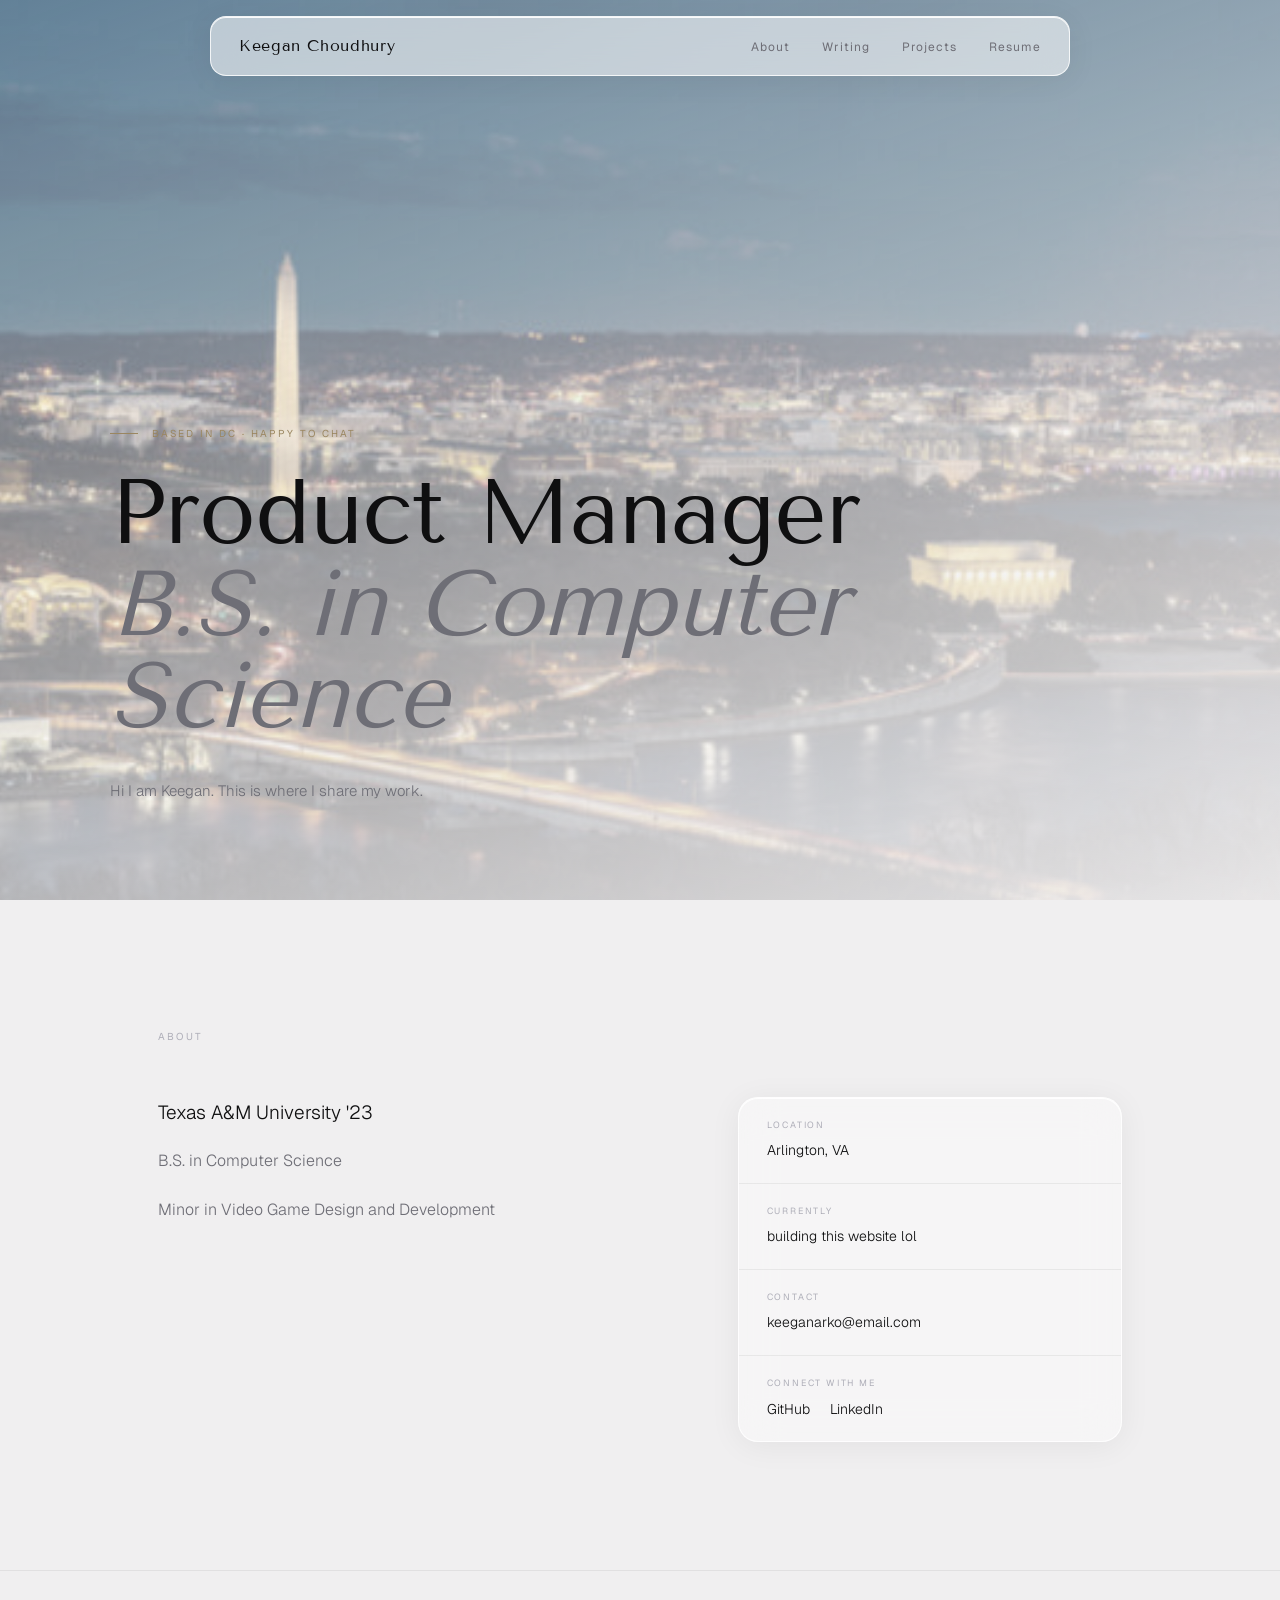
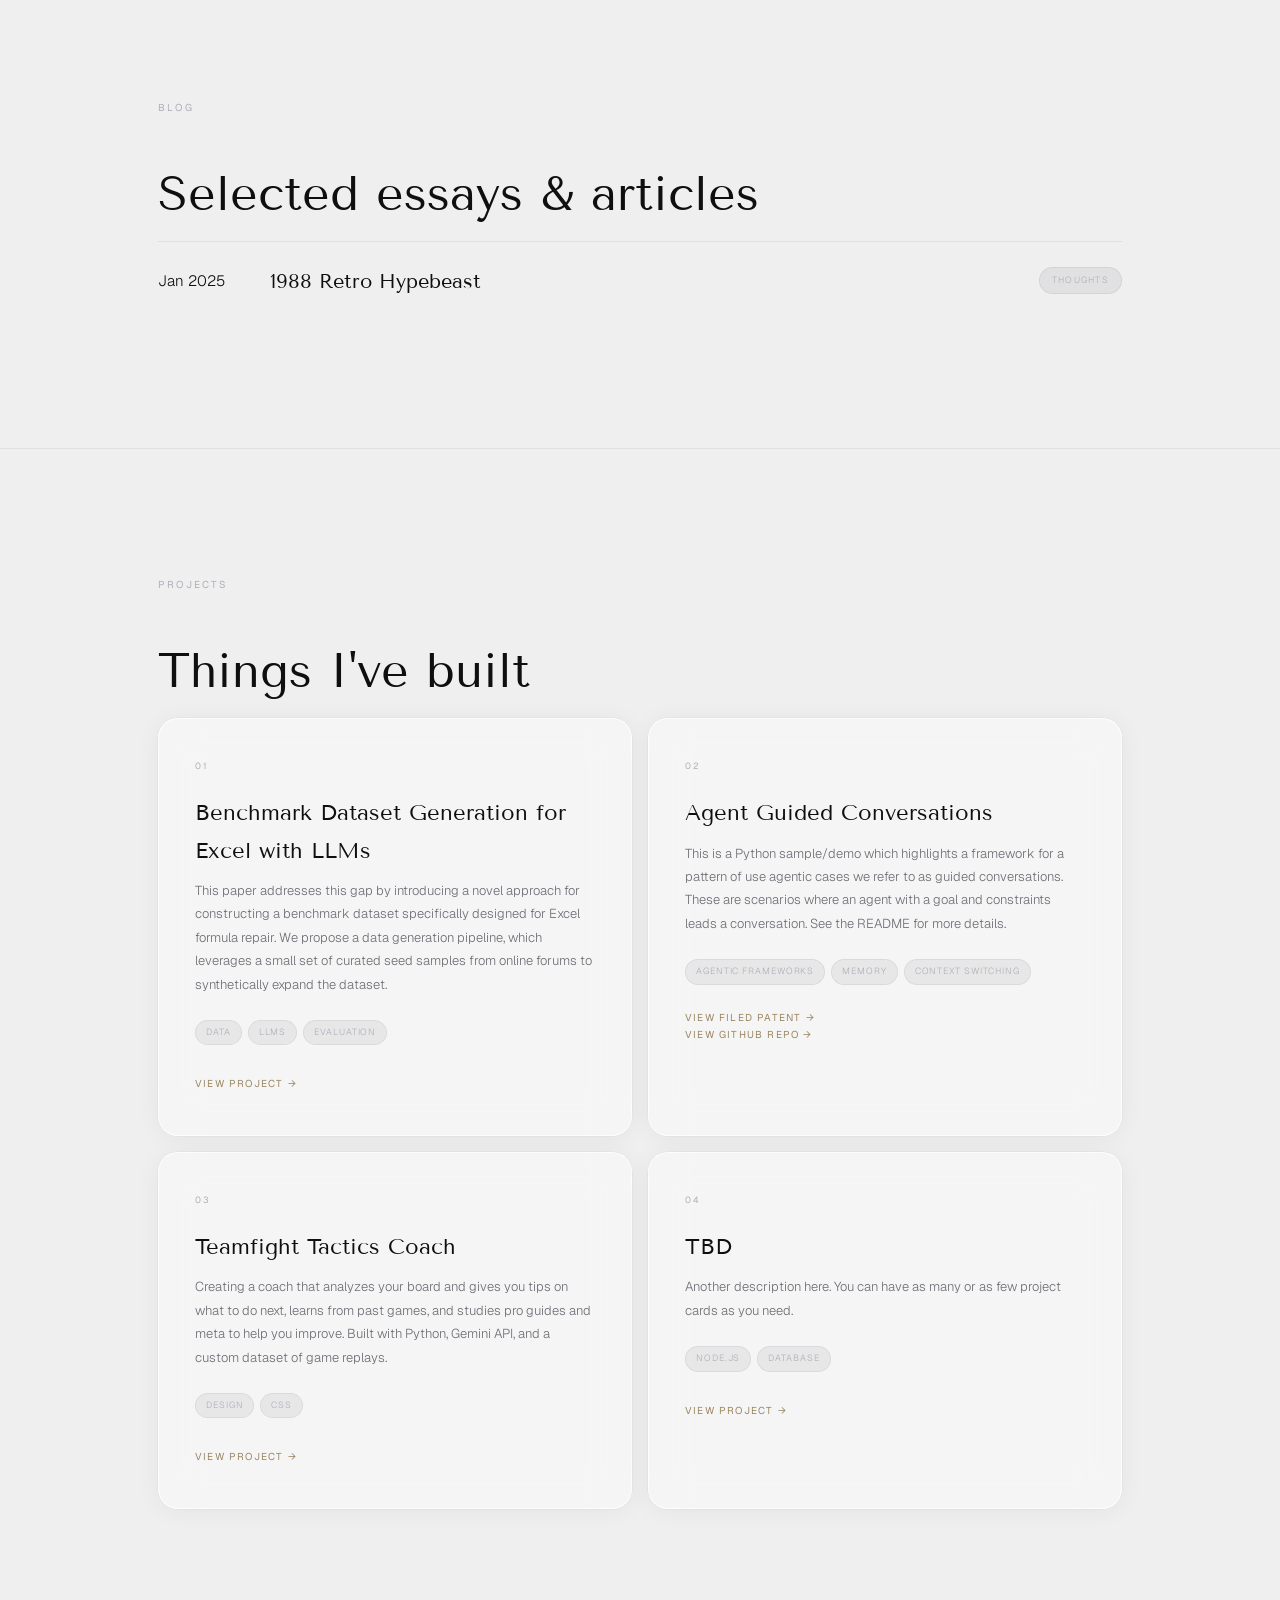
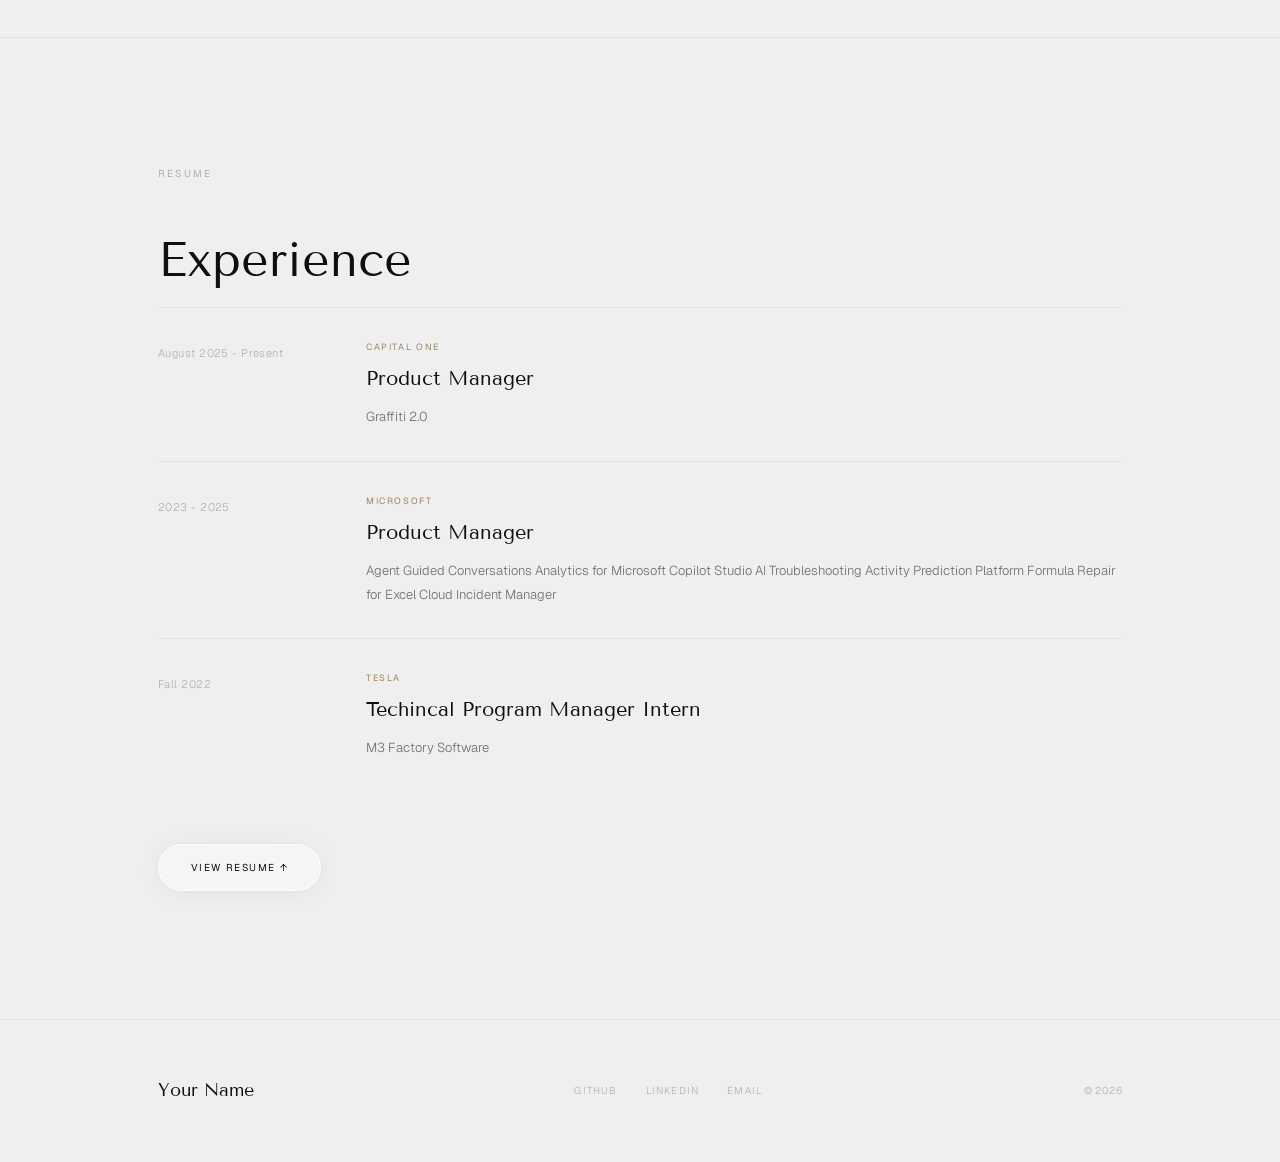
==== commit c24390c3: "added nav" ====
--- a/index.html
+++ b/index.html
@@ -13,10 +13,10 @@
   <nav>
     <a href="/" class="nav-logo">Keegan Choudhury</a>
     <ul class="nav-links">
-      <li><a href="#about">About</a></li>
-      <li><a href="#blog">Blog</a></li>
-      <li><a href="#projects">Projects</a></li>
-      <li><a href="#resume">Resume</a></li>
+    <li><a href="about.html">About</a></li>
+    <li><a href="writing.html">Writing</a></li>
+    <li><a href="projects.html">Projects</a></li>
+    <li><a href="resume.html">Resume</a></li>
     </ul>
   </nav>
 
@@ -90,28 +90,11 @@
 
       <!-- Repeat this block for each piece of blog content -->
       <a href="pages/blog-1.html" class="blog-item">
-        <span class="blog-date">Jan 2025</span>
-        <span class="blog-title">1</span>
-        <span class="blog-tag">Essay</span>
+        <span class="5/30/2026">Jan 2025</span>
+        <span class="blog-title">1988 Retro Hypebeast</span>
+        <span class="blog-tag">Thoughts</span>
       </a>
 
-      <a href="pages/blog-2.html" class="blog-item">
-        <span class="blog-date">Nov 2024</span>
-        <span class="blog-title">2</span>
-        <span class="blog-tag">Essay</span>
-      </a>
-
-      <a href="pages/blog-3.html" class="blog-item">
-        <span class="blog-date">Sep 2024</span>
-        <span class="blog-title">3</span>
-        <span class="blog-tag">Technical</span>
-      </a>
-
-      <a href="pages/blog-4.html" class="blog-item">
-        <span class="blog-date">Jun 2024</span>
-        <span class="blog-title">4</span>
-        <span class="blog-tag">Notes</span>
-      </a>
 
     </div>
   </section>
@@ -156,10 +139,10 @@
           <span class="tag">Context Switching</span>
          
         </div>
-        <a href="https://patents.google.com/patent/US20250378320A1/en" target="_blank" class="project-link">
+        <a href="https://patents.google.com/patent/US20250378320A1/en" target="_blank" class="project-link" style="display:block">
           View filed patent →
         </a>
-        <a href="https://github.com/microsoft/semantic-kernel/commit/ce6ccd7e86be3a8130f5cf9724fa5e22fe17c3f1" target="_blank" class="project-link">
+        <a href="https://github.com/microsoft/semantic-kernel/commit/ce6ccd7e86be3a8130f5cf9724fa5e22fe17c3f1" target="_blank" class="project-link" style="display:block">
           View GitHub Repo →
         </a>
       </div>
@@ -175,7 +158,7 @@
           <span class="tag">Design</span>
           <span class="tag">CSS</span>
         </div>
-        <a href="https://github.com/" target="_blank" class="project-link">
+        <a href="https://github.com/keeganarko/TFTCoach" target="_blank" class="project-link">
           View project →
         </a>
       </div>
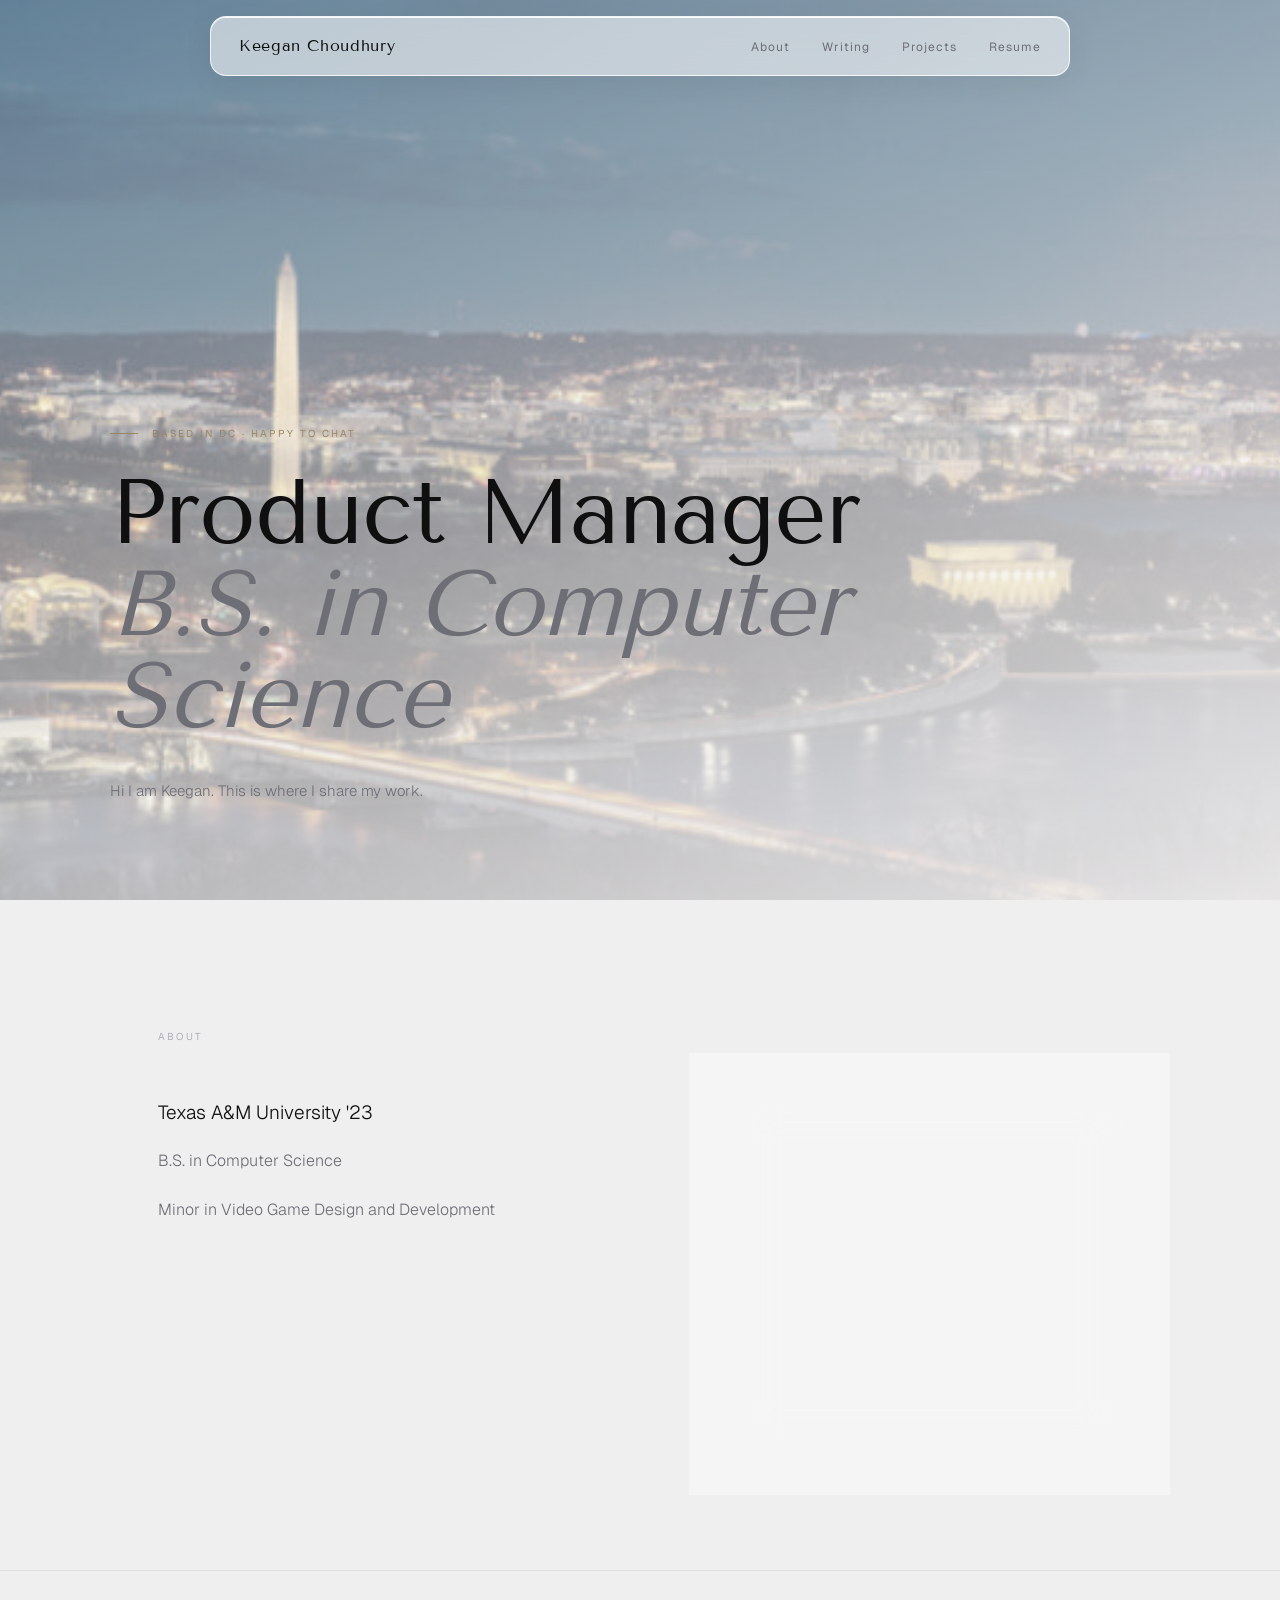
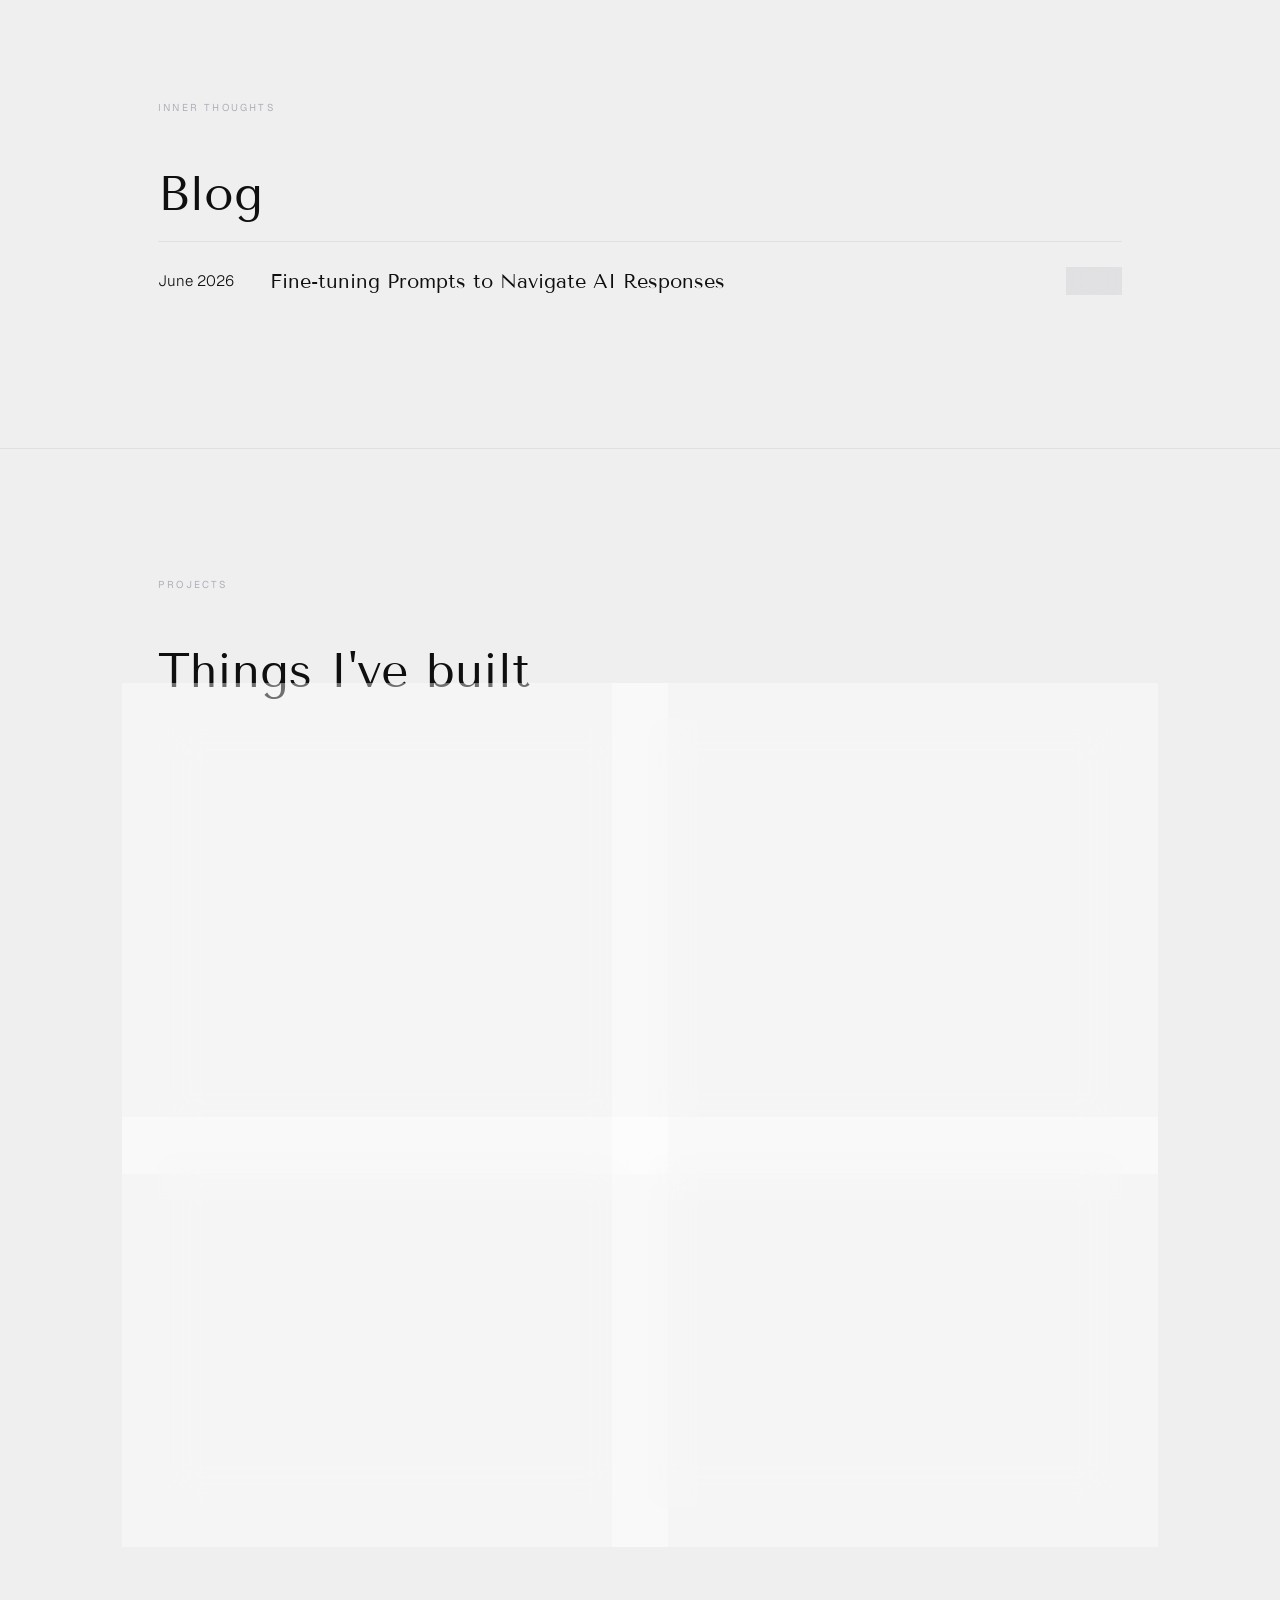
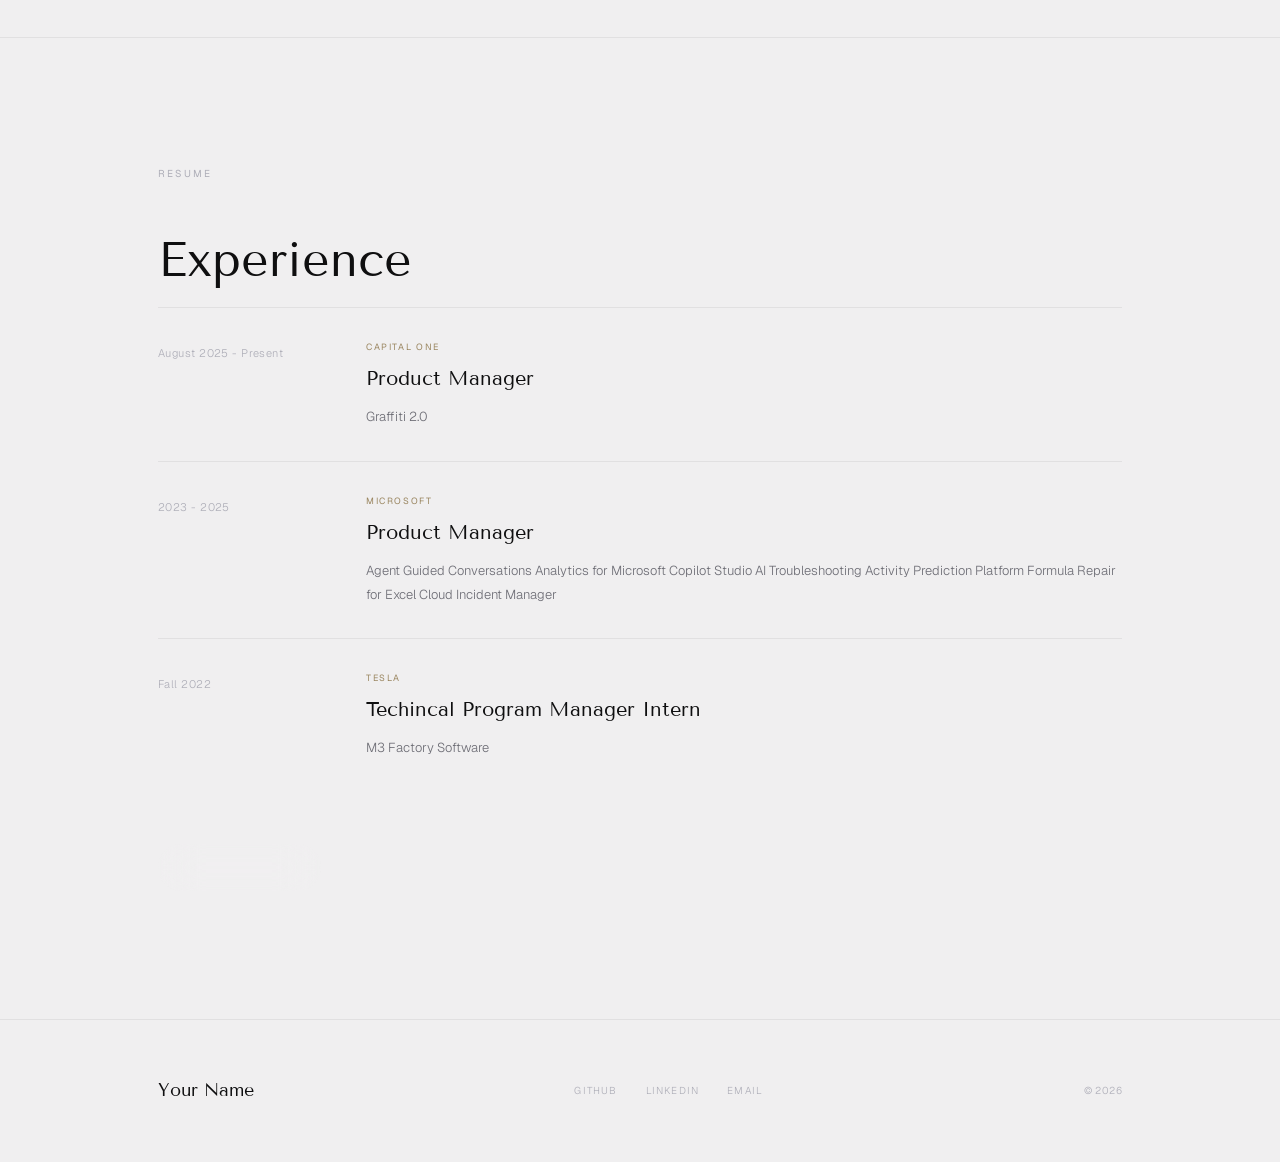
==== commit 4038862a: "adding first blog" ====
--- a/index.html
+++ b/index.html
@@ -83,16 +83,16 @@
 
   <!-- ── BLOG ── -->
   <section id="blog">
-    <p class="section-label fade-up">Blog</p>
-    <h2 class="section-heading fade-up">Selected essays &amp; articles</h2>
+    <p class="section-label fade-up">Inner Thoughts</p>
+    <h2 class="section-heading fade-up">Blog</h2>
 
     <div class="blog-list fade-up">
 
       <!-- Repeat this block for each piece of blog content -->
-      <a href="pages/blog-1.html" class="blog-item">
-        <span class="5/30/2026">Jan 2025</span>
-        <span class="blog-title">1988 Retro Hypebeast</span>
-        <span class="blog-tag">Thoughts</span>
+      <a href="pages/LLM_Prompt.html" class="blog-item">
+        <span class="5/30/2026">June 2026</span>
+        <span class="blog-title">Fine-tuning Prompts to Navigate AI Responses</span>
+        <span class="blog-tag">LLMs</span>
       </a>
 
 
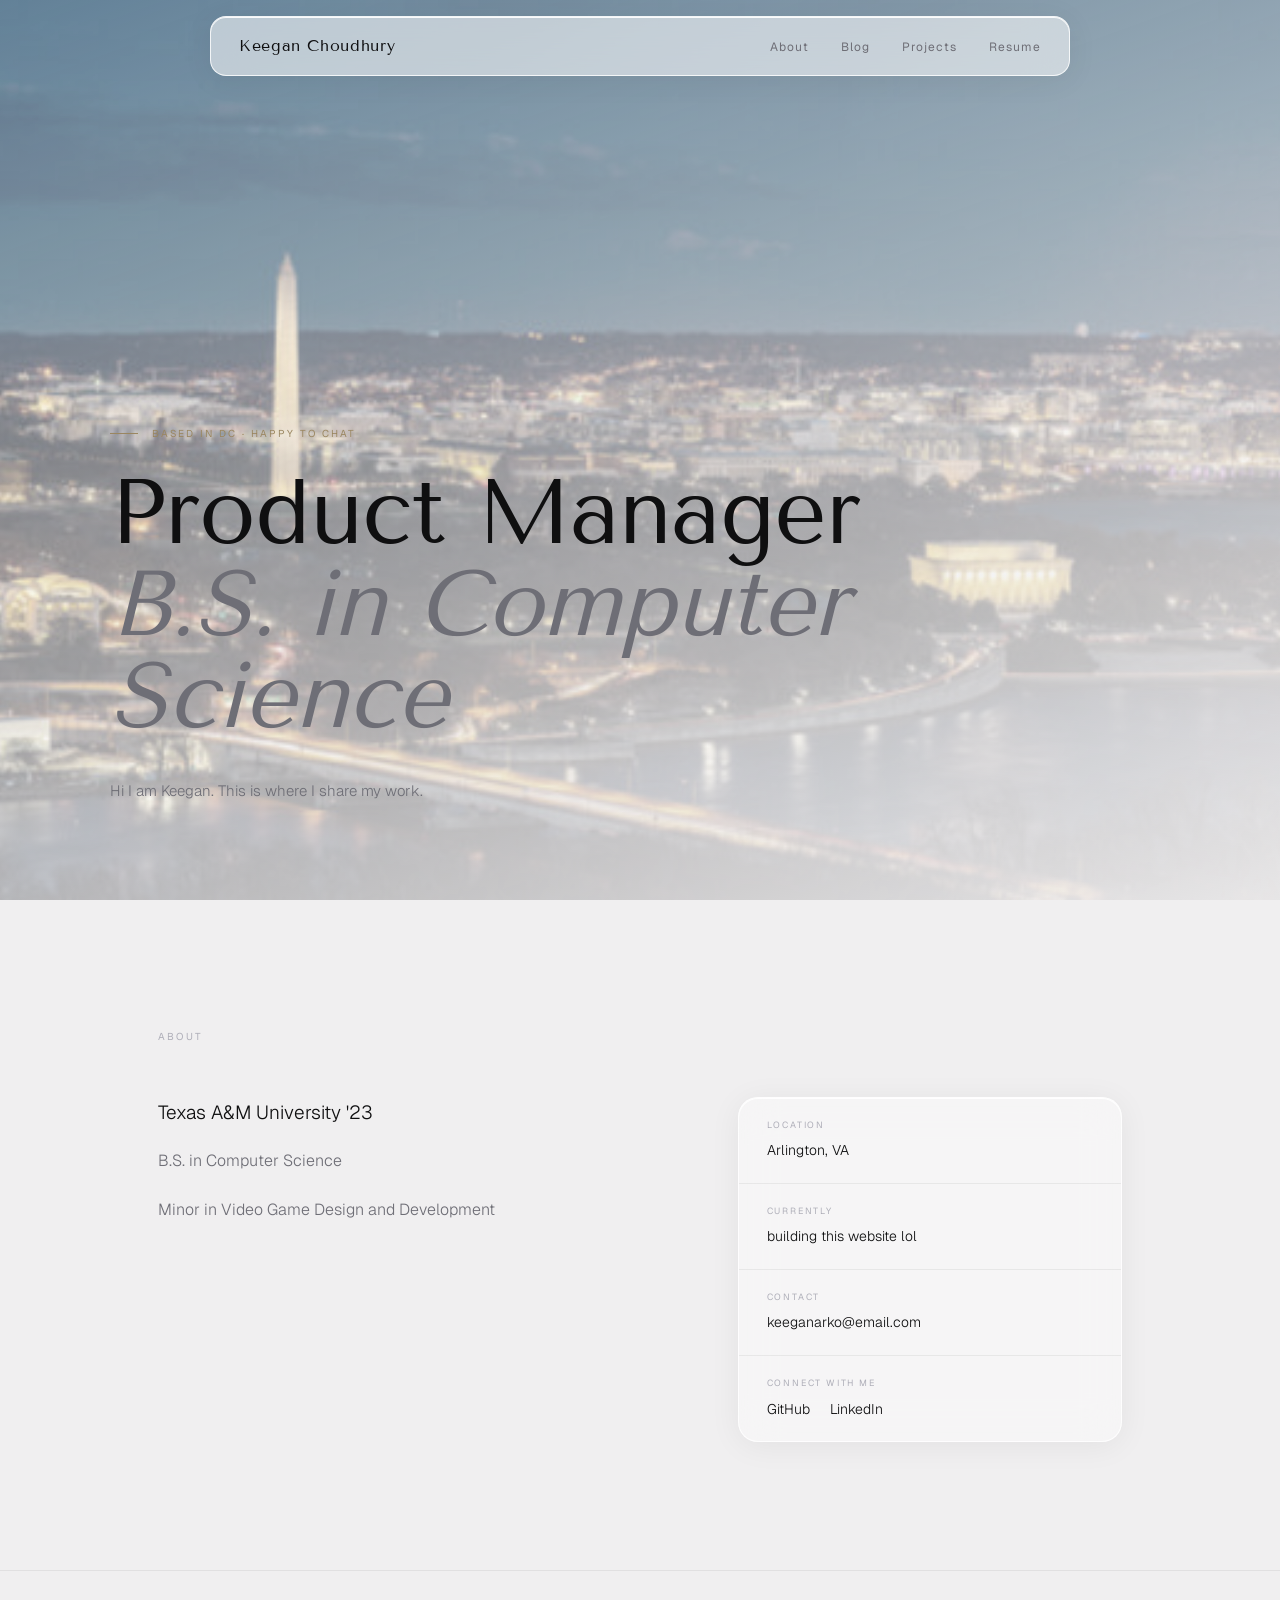
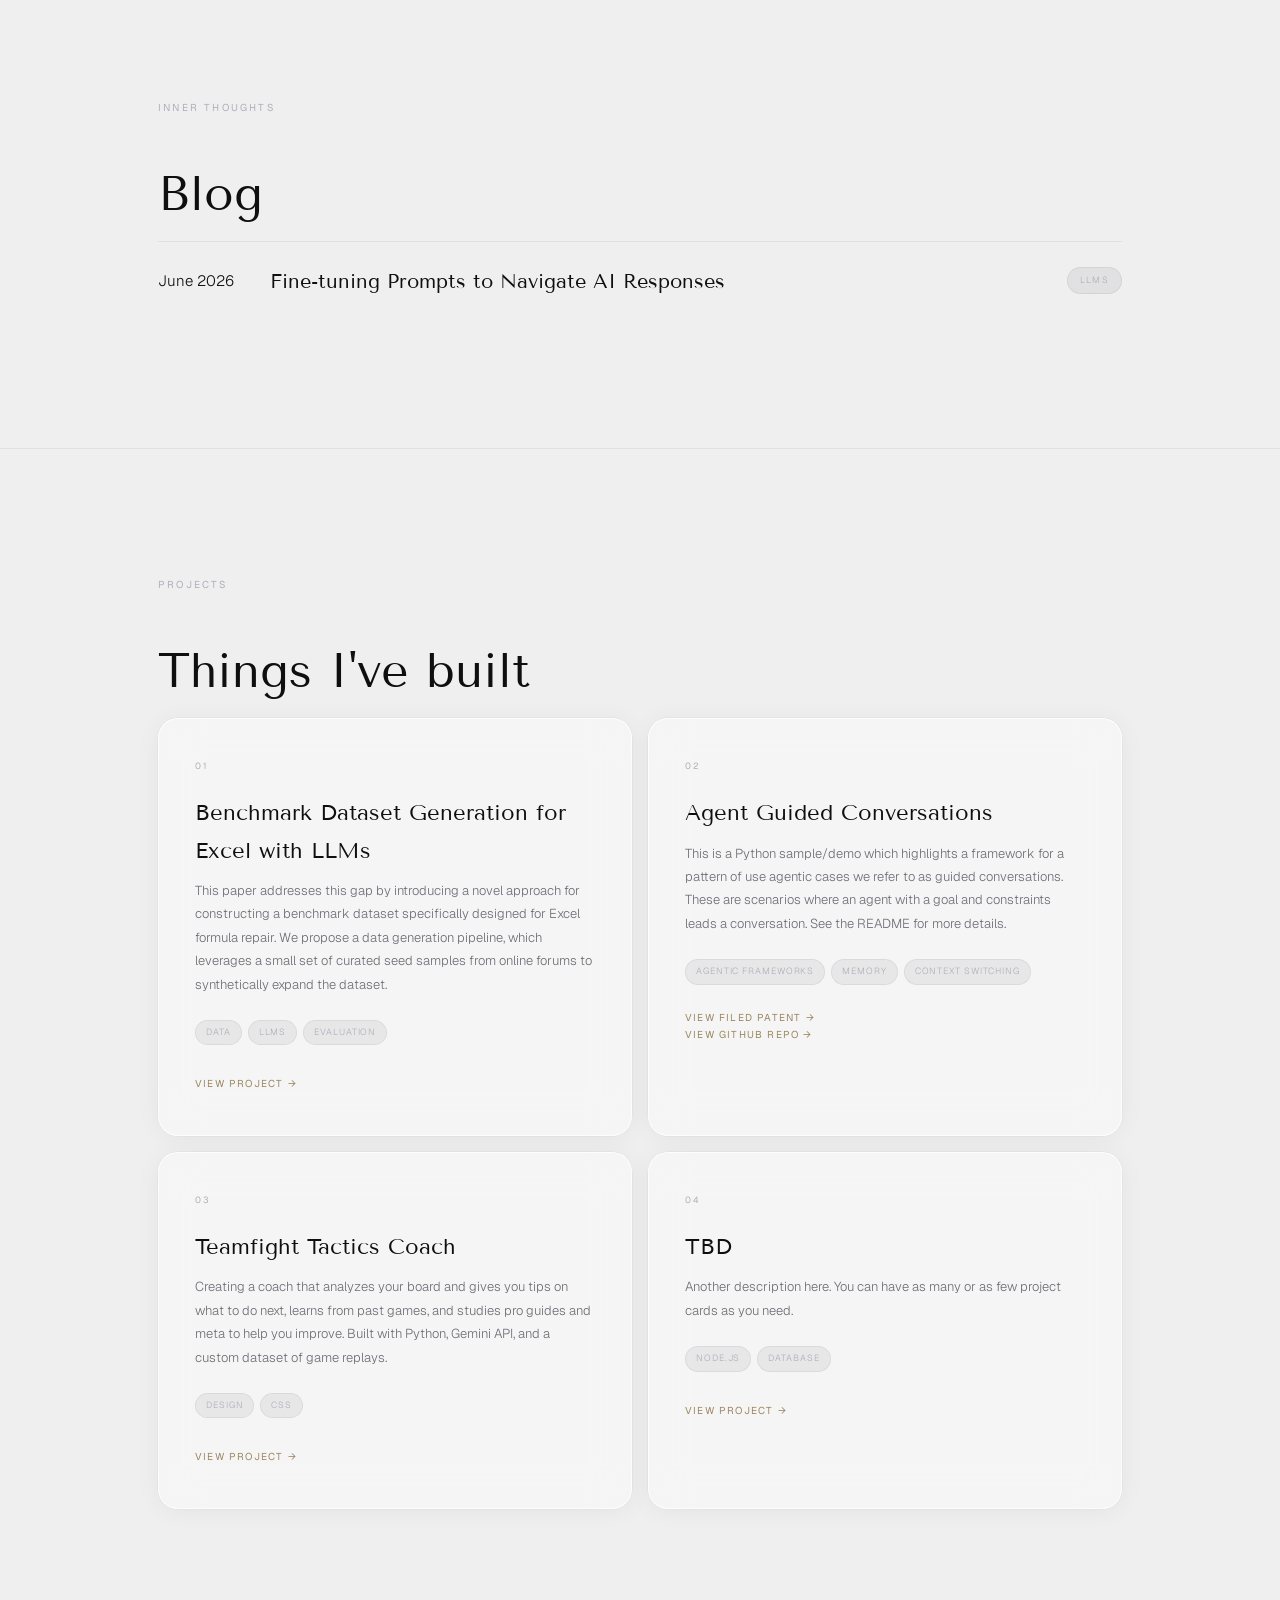
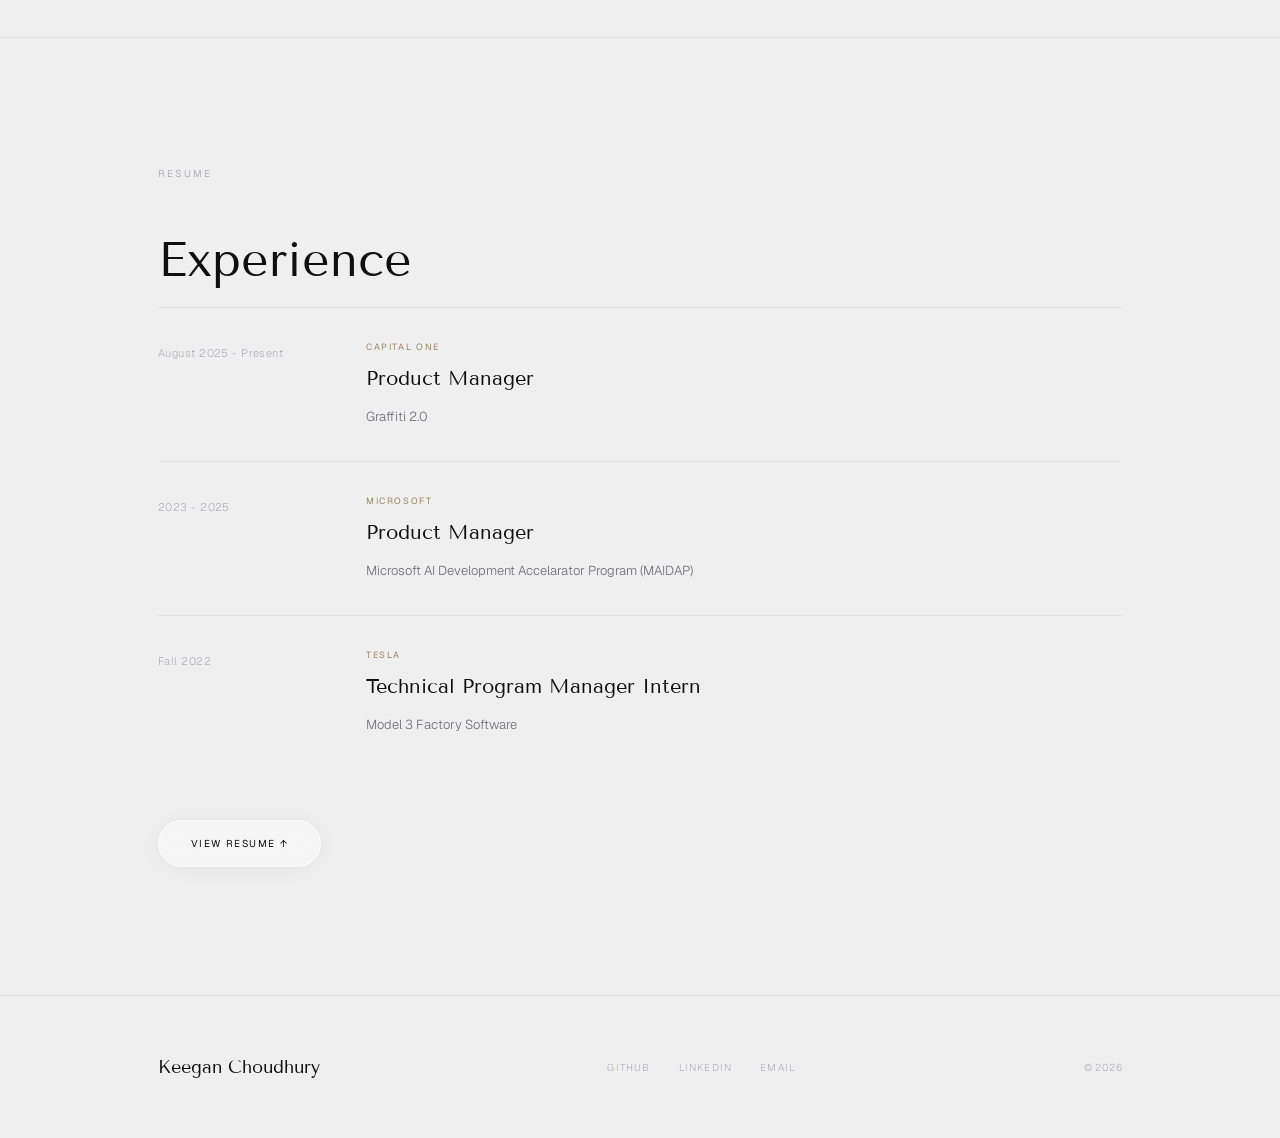
==== commit b14a7a21: "minor edits" ====
--- a/index.html
+++ b/index.html
@@ -14,7 +14,7 @@
     <a href="/" class="nav-logo">Keegan Choudhury</a>
     <ul class="nav-links">
     <li><a href="about.html">About</a></li>
-    <li><a href="writing.html">Writing</a></li>
+    <li><a href="blog.html">Blog</a></li>
     <li><a href="projects.html">Projects</a></li>
     <li><a href="resume.html">Resume</a></li>
     </ul>
@@ -209,17 +209,7 @@
           <p class="resume-company">Microsoft</p>
           <h3 class="resume-title">Product Manager</h3>
           <p class="resume-desc">
-            Agent Guided Conversations
-
-            Analytics for Microsoft Copilot Studio
-
-            AI Troubleshooting
-
-            Activity Prediction Platform
-
-            Formula Repair for Excel
-
-            Cloud Incident Manager
+            Microsoft AI Development Accelarator Program (MAIDAP)
           </p>
         </div>
       </div>
@@ -228,9 +218,9 @@
         <p class="resume-period">Fall 2022</p>
         <div>
           <p class="resume-company">Tesla</p>
-          <h3 class="resume-title">Techincal Program Manager Intern</h3>
+          <h3 class="resume-title">Technical Program Manager Intern</h3>
           <p class="resume-desc">
-            M3 Factory Software
+            Model 3 Factory Software
           </p>
         </div>
       </div>
@@ -245,10 +235,10 @@
 
   <!-- ── FOOTER ── -->
   <footer>
-    <span class="footer-name">Your Name</span>
+    <span class="footer-name">Keegan Choudhury</span>
     <div class="footer-links">
       <a href="https://github.com/keegan-studio" target="_blank">GitHub</a>
-      <a href="https://www.linkedin.com/in/keeganchou/" target="_blank">LinkedIn</a>
+      <a href="https://www.linkedin.com/in/keeganarko/" target="_blank">LinkedIn</a>
       <a href="mailto:keeganarko@email.com">Email</a>
     </div>
     <span class="footer-copy">© 2026</span>
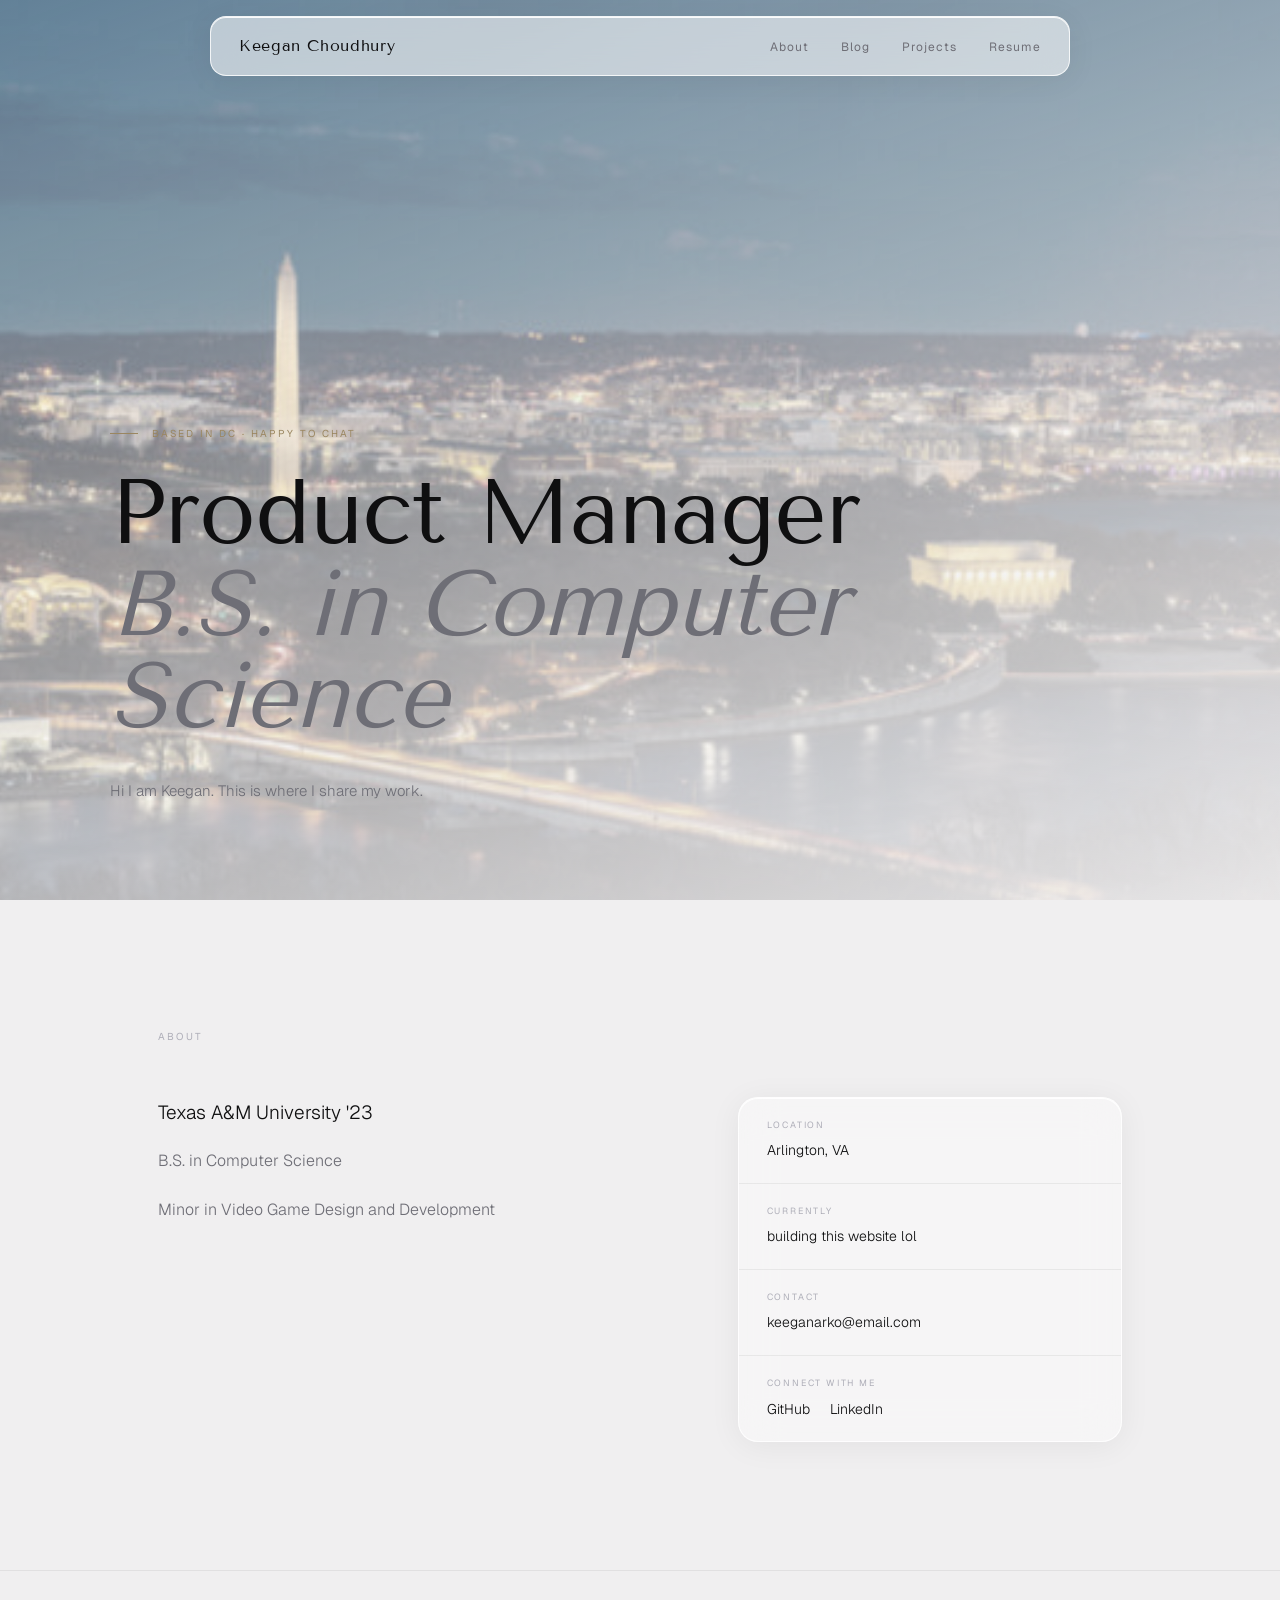
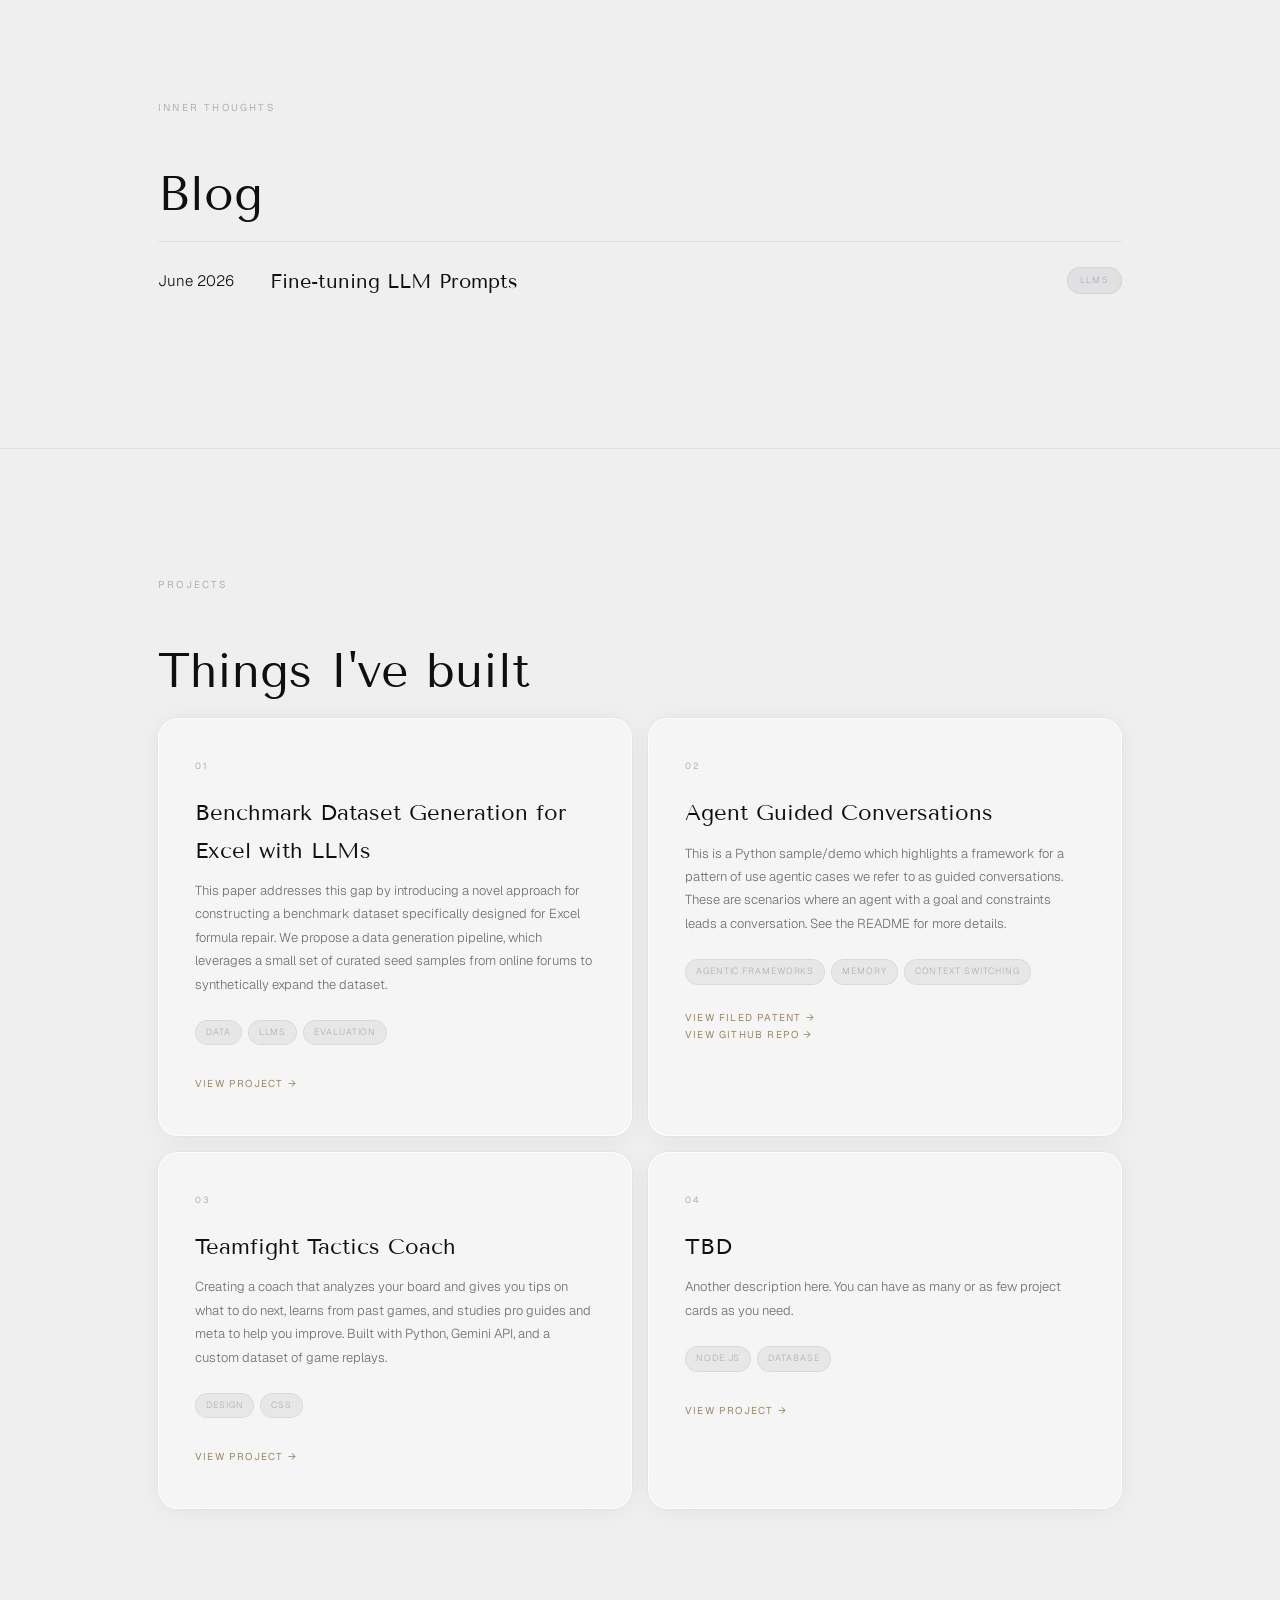
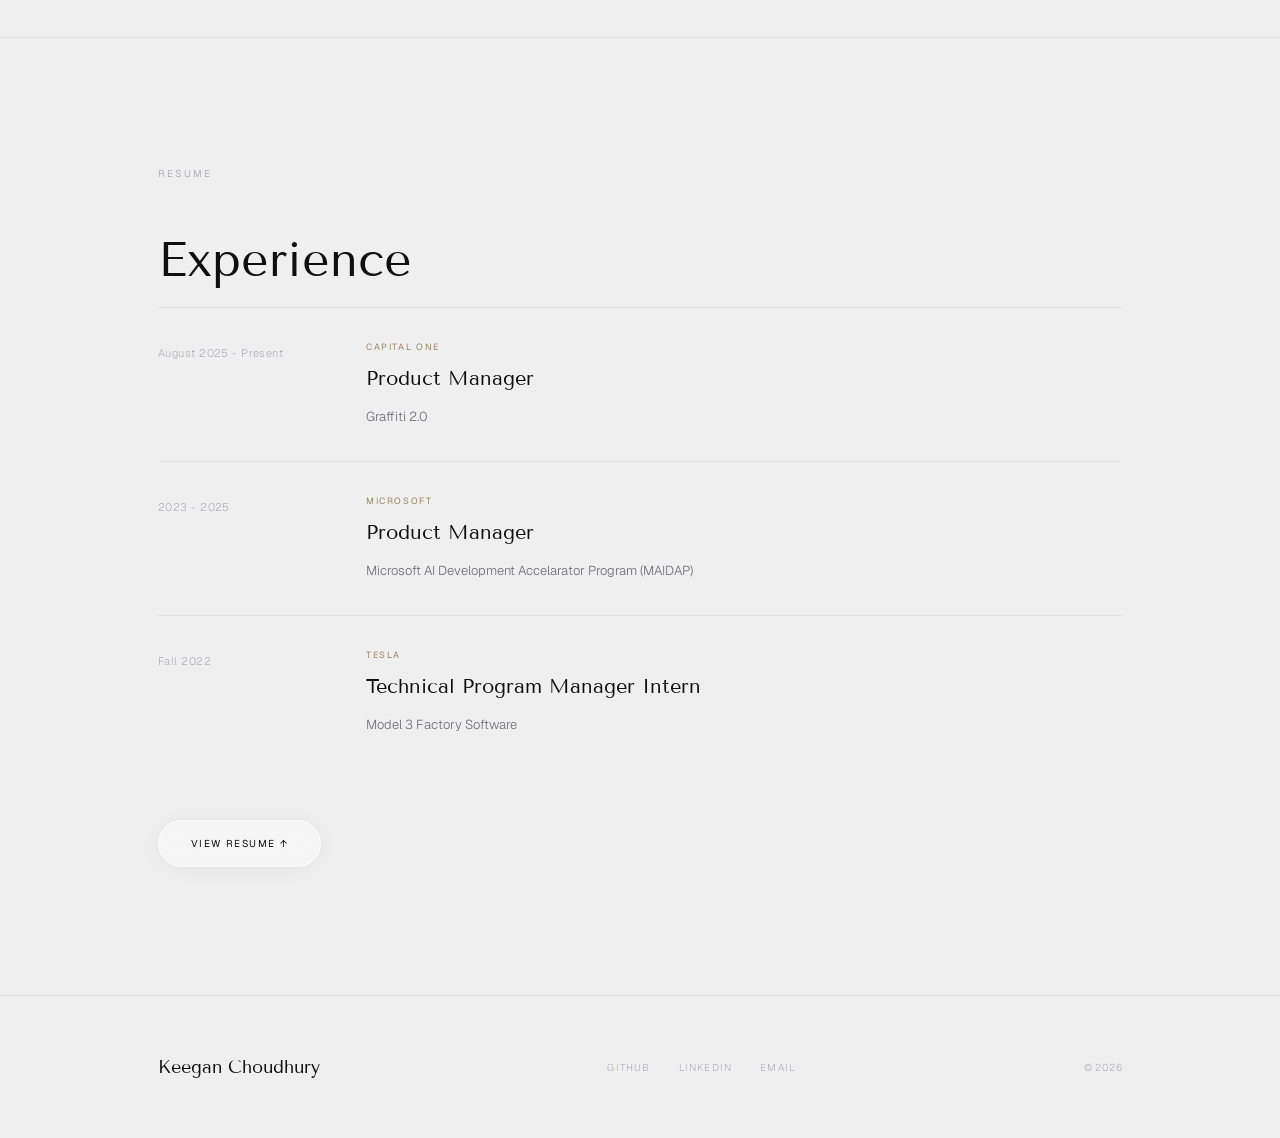
==== commit a55c5d99: "minor edits" ====
--- a/index.html
+++ b/index.html
@@ -91,7 +91,7 @@
       <!-- Repeat this block for each piece of blog content -->
       <a href="pages/LLM_Prompt.html" class="blog-item">
         <span class="5/30/2026">June 2026</span>
-        <span class="blog-title">Fine-tuning Prompts to Navigate AI Responses</span>
+        <span class="blog-title">Fine-tuning LLM Prompts</span>
         <span class="blog-tag">LLMs</span>
       </a>
 
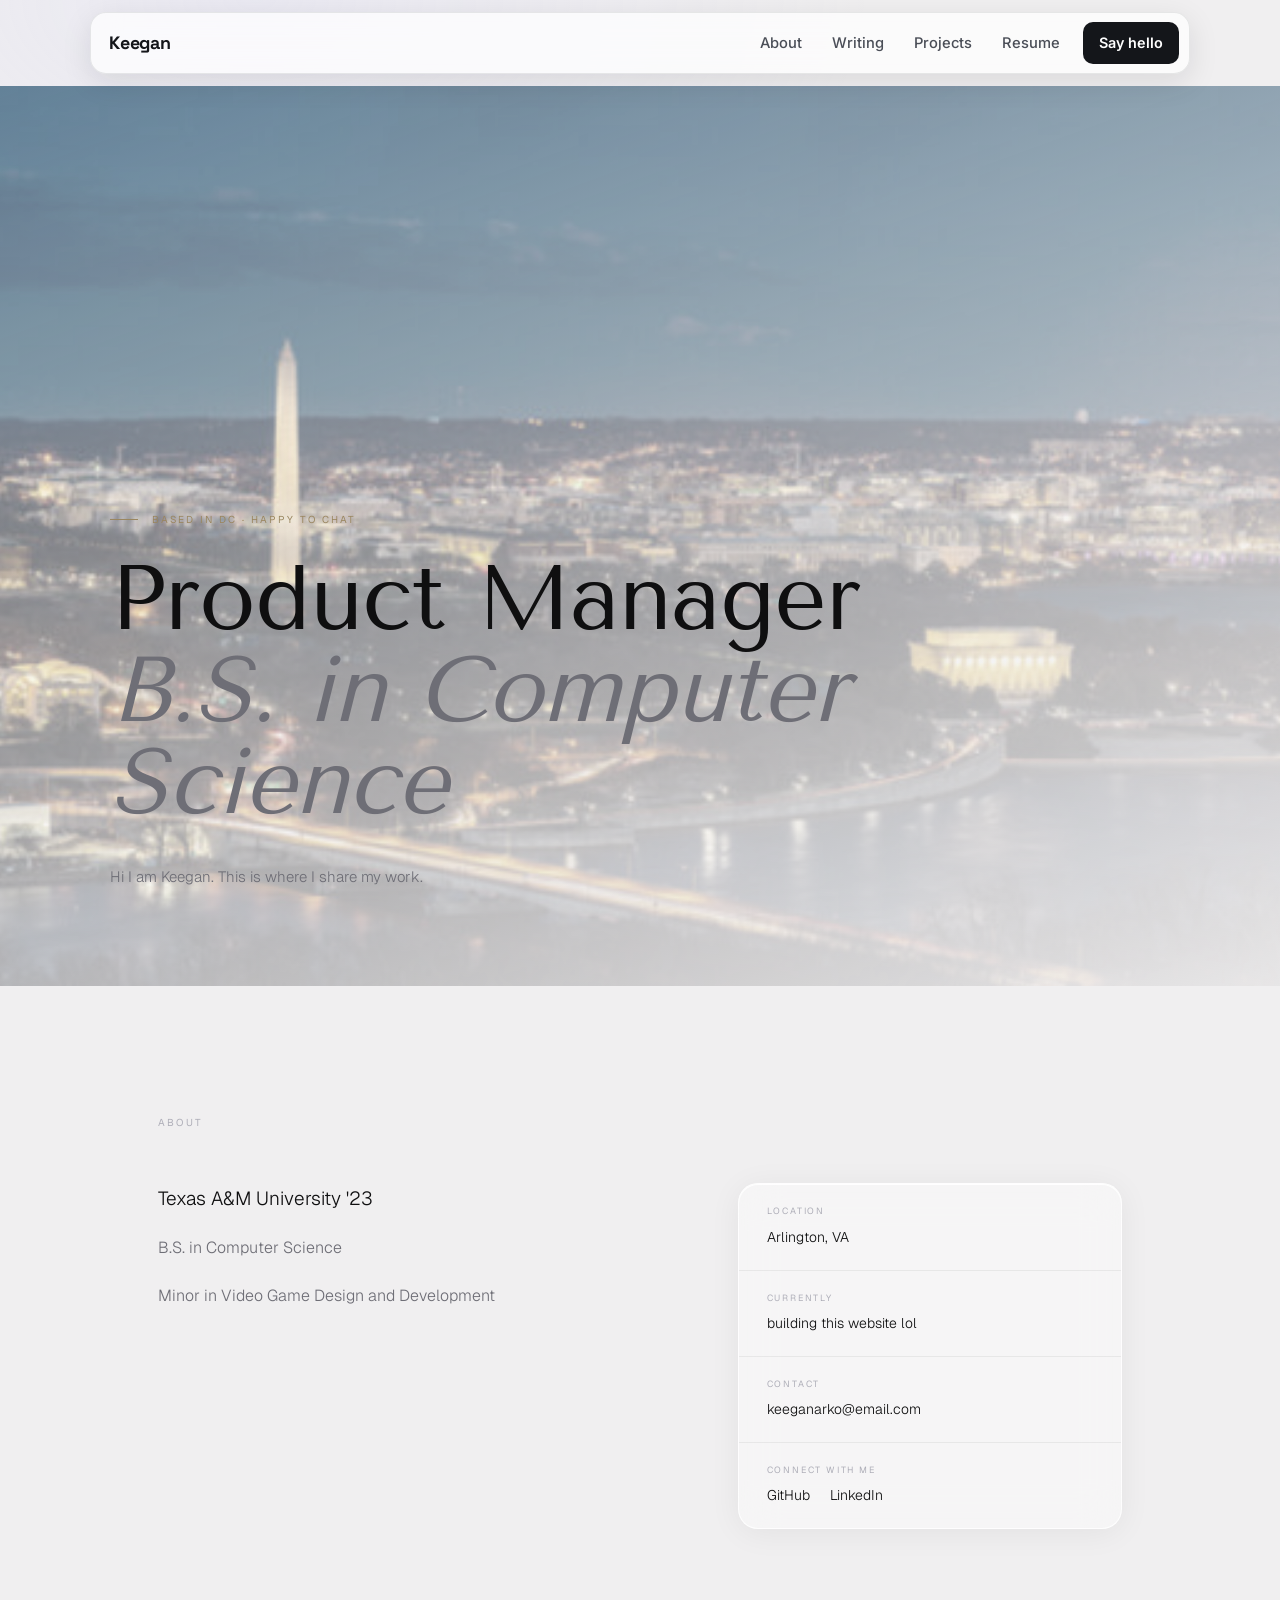
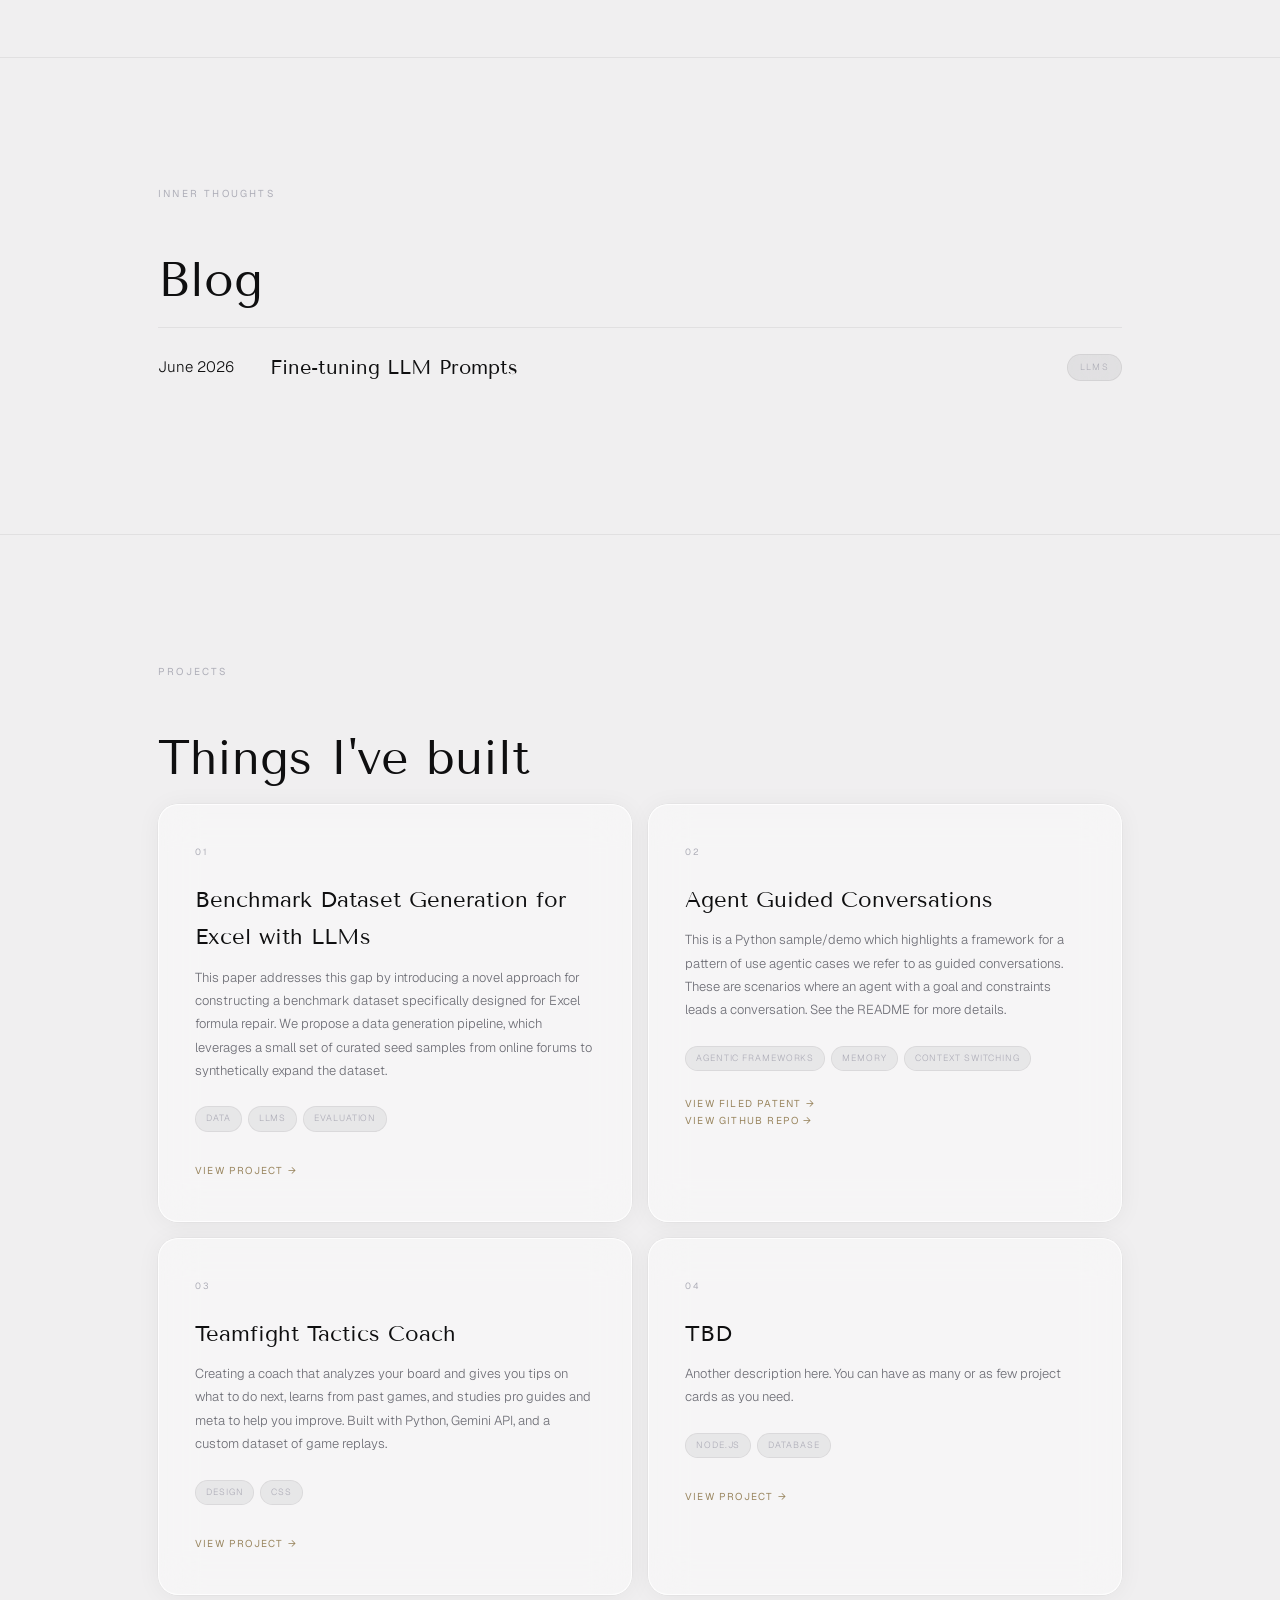
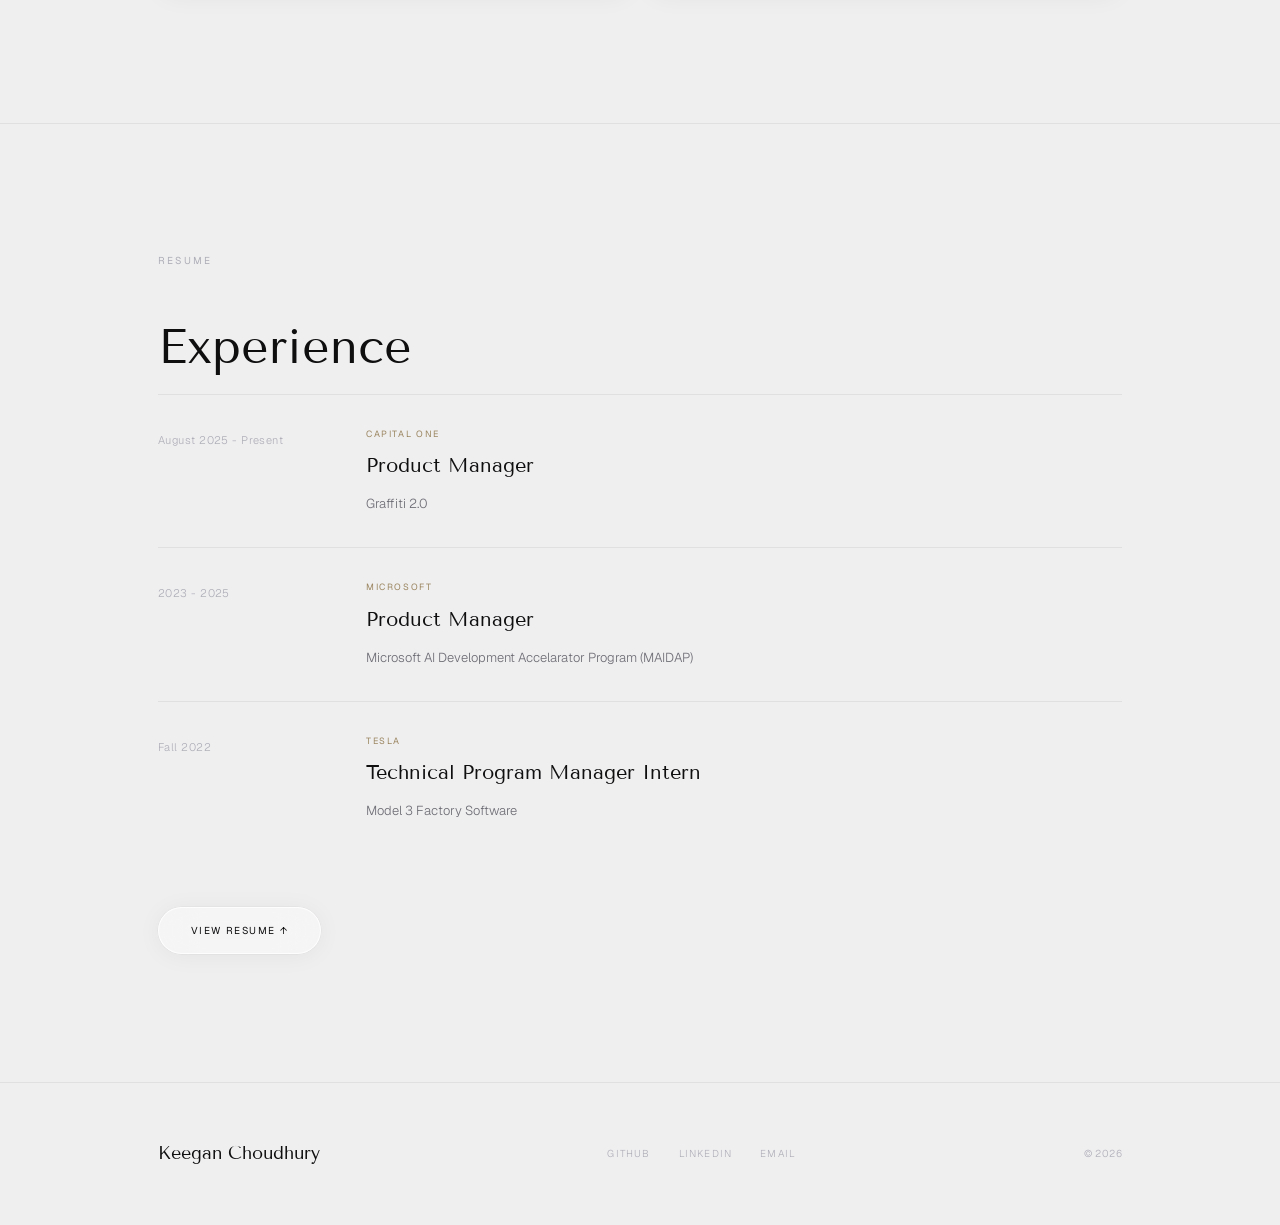
==== commit f2176802: "minor edits" ====
--- a/index.html
+++ b/index.html
@@ -1,6 +1,7 @@
 <!DOCTYPE html>
 <html lang="en">
 <head>
+  <script src="nav.js" defer></script>
   <meta charset="UTF-8" />
   <meta name="viewport" content="width=device-width, initial-scale=1.0" />
   <title>Keegan Choudhury</title>
@@ -10,15 +11,7 @@
 <body>
 
   <!-- ── NAV ── -->
-  <nav>
-    <a href="/" class="nav-logo">Keegan Choudhury</a>
-    <ul class="nav-links">
-    <li><a href="about.html">About</a></li>
-    <li><a href="blog.html">Blog</a></li>
-    <li><a href="projects.html">Projects</a></li>
-    <li><a href="resume.html">Resume</a></li>
-    </ul>
-  </nav>
+  <site-nav></site-nav>
 
   <!-- ── HERO ── -->
   <div class="hero">
